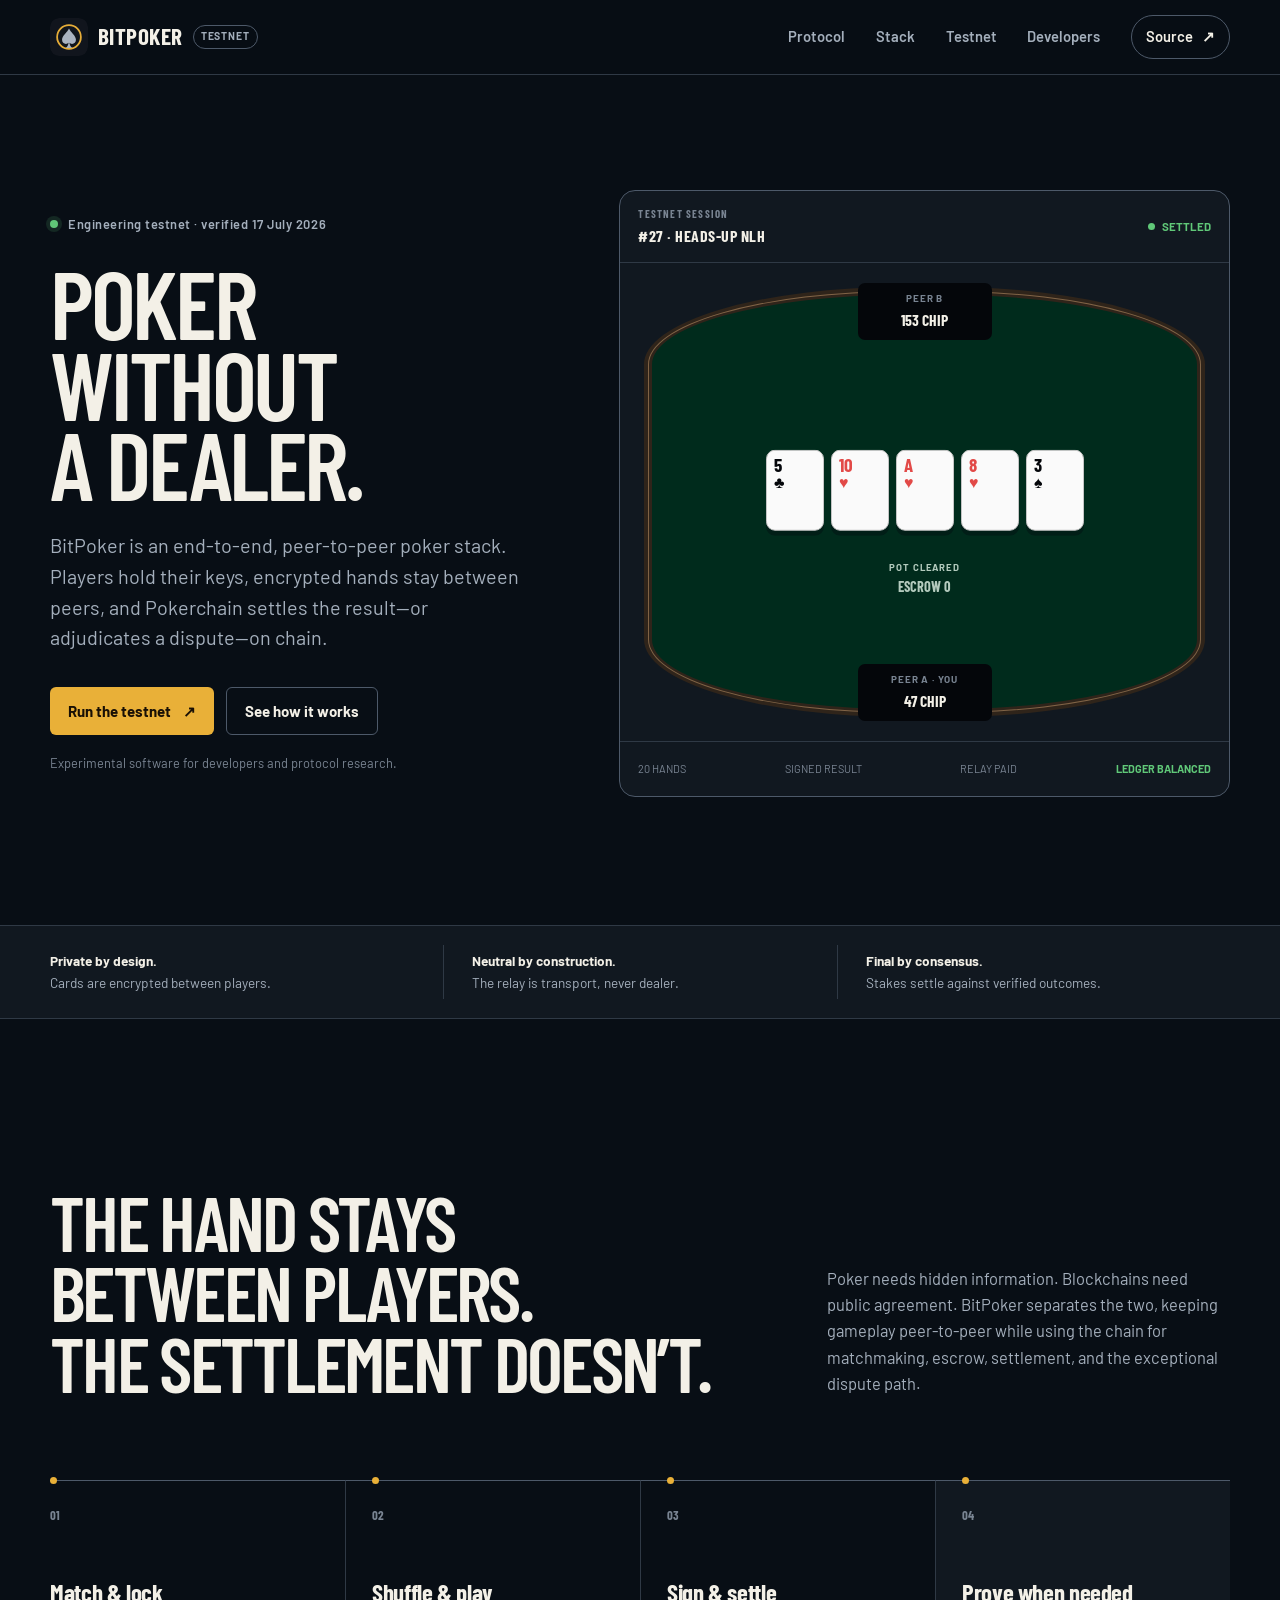
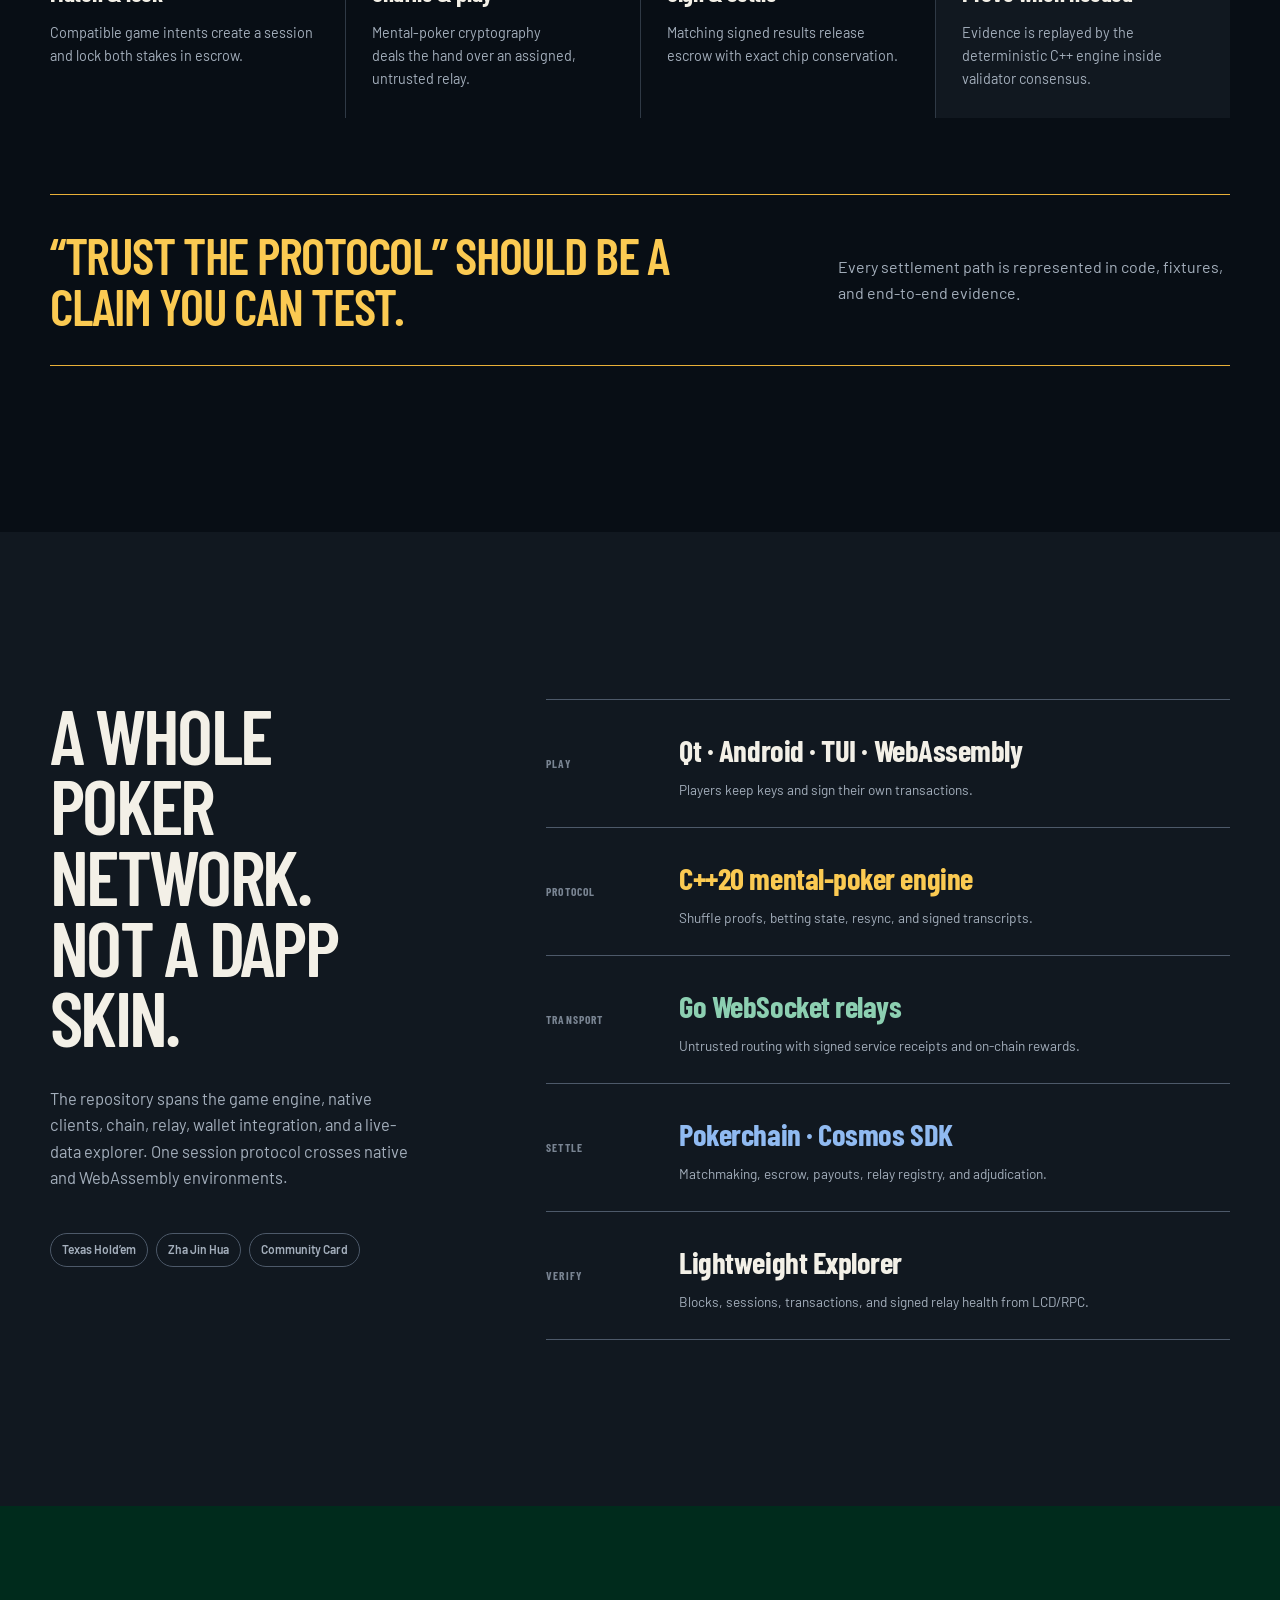
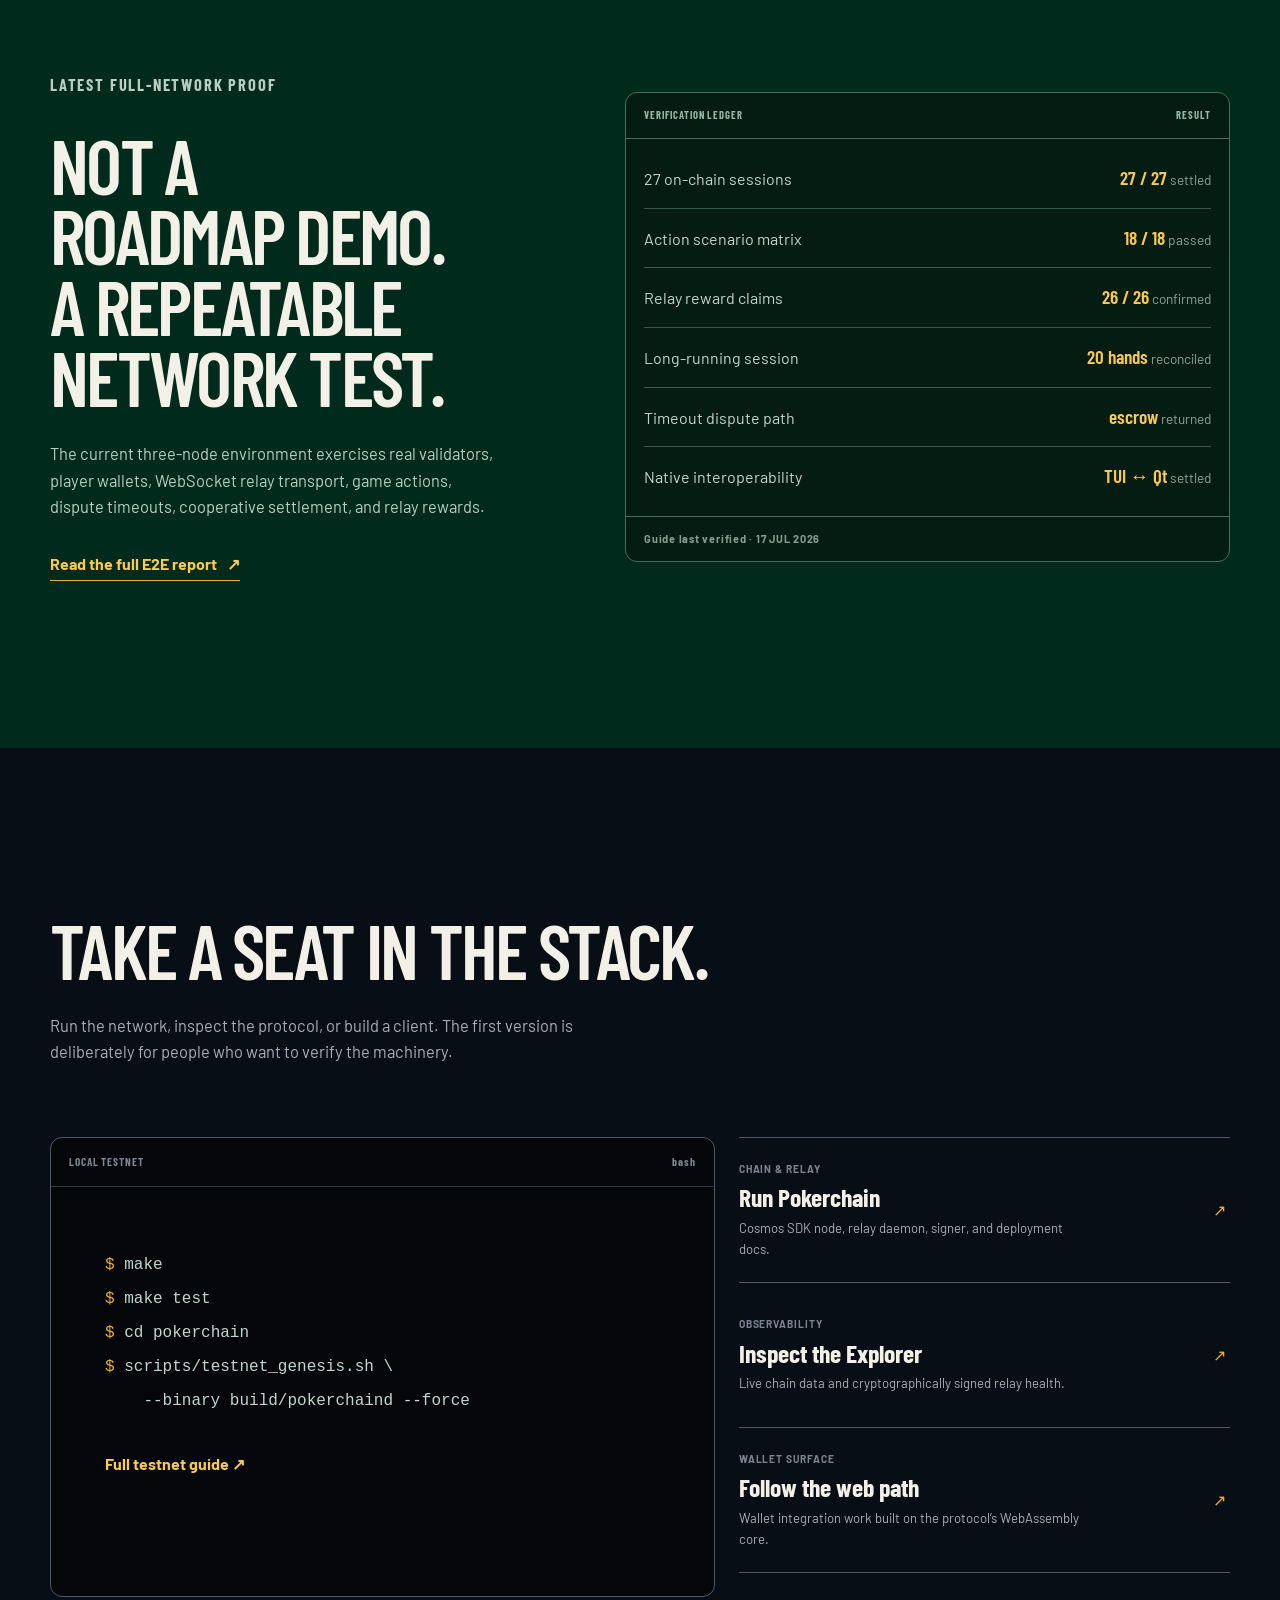
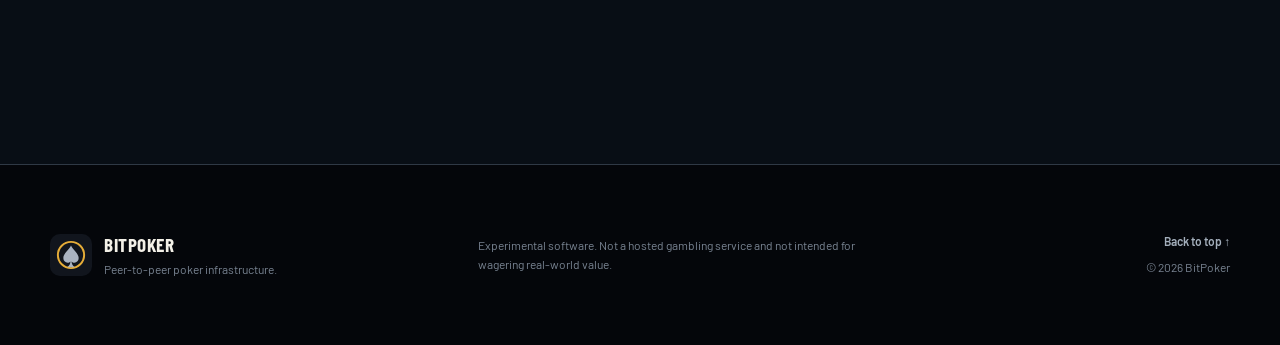
==== index.html @ bdd4090b "First version of web" ====
<!doctype html>
<html lang="en">
  <head>
    <meta charset="utf-8">
    <meta name="viewport" content="width=device-width, initial-scale=1">
    <title>BitPoker — Peer-to-peer poker, settled on chain</title>
    <meta
      name="description"
      content="BitPoker is a peer-to-peer poker protocol with encrypted play, on-chain escrow, and deterministic dispute adjudication."
    >
    <meta name="theme-color" content="#10141c">
    <meta property="og:type" content="website">
    <meta property="og:title" content="BitPoker — Poker without a dealer">
    <meta
      property="og:description"
      content="Encrypted peer-to-peer poker with verifiable settlement on Pokerchain."
    >
    <link rel="icon" href="assets/bitpoker-mark.svg" type="image/svg+xml">
    <link rel="preconnect" href="https://fonts.googleapis.com">
    <link rel="preconnect" href="https://fonts.gstatic.com" crossorigin>
    <link
      href="https://fonts.googleapis.com/css2?family=Barlow+Condensed:wght@500;600;700&amp;family=Barlow:wght@400;500;600;700&amp;display=swap"
      rel="stylesheet"
    >
    <link rel="stylesheet" href="styles.css">
    <link rel="stylesheet" href="sections.css">
    <link rel="stylesheet" href="responsive.css">
    <script src="script.js" defer></script>
  </head>
  <body>
    <a class="skip-link" href="#main-content">Skip to content</a>

    <header class="site-header">
      <div class="header-inner">
        <a class="brand" href="#top" aria-label="BitPoker home">
          <img src="assets/bitpoker-mark.svg" alt="" width="38" height="38">
          <span class="brand-word">BITPOKER</span>
          <span class="brand-edition">TESTNET</span>
        </a>

        <button
          class="menu-toggle"
          type="button"
          aria-expanded="false"
          aria-controls="primary-navigation"
          aria-label="Open navigation"
          data-menu-toggle
        >
          <span></span>
          <span></span>
        </button>

        <nav class="primary-nav" id="primary-navigation" aria-label="Primary navigation">
          <a href="#technology">Protocol</a>
          <a href="#stack">Stack</a>
          <a href="#testnet">Testnet</a>
          <a href="#developers">Developers</a>
          <a
            class="nav-source"
            href="https://github.com/bitworker20"
            target="_blank"
            rel="noopener noreferrer"
          >
            Source
            <span aria-hidden="true">↗</span>
          </a>
        </nav>
      </div>
    </header>

    <main id="main-content">
      <section class="hero" id="top">
        <div class="section-shell hero-layout">
          <div class="hero-copy">
            <p class="status-line">
              <span class="status-dot" aria-hidden="true"></span>
              Engineering testnet · verified 17 July 2026
            </p>
            <h1>Poker without<br>a dealer.</h1>
            <p class="hero-deck">
              BitPoker is an end-to-end, peer-to-peer poker stack. Players hold
              their keys, encrypted hands stay between peers, and Pokerchain
              settles the result—or adjudicates a dispute—on chain.
            </p>
            <div class="hero-actions">
              <a
                class="button button-primary"
                href="https://github.com/bitworker20/pokerchain/blob/main/docs/TESTNET.md"
                target="_blank"
                rel="noopener noreferrer"
              >
                Run the testnet
                <span aria-hidden="true">↗</span>
              </a>
              <a class="button button-secondary" href="#technology">See how it works</a>
            </div>
            <p class="hero-note">Experimental software for developers and protocol research.</p>
          </div>

          <div class="hero-visual" aria-label="A verified BitPoker testnet hand">
            <div class="session-bar">
              <div>
                <span class="session-label">TESTNET SESSION</span>
                <strong>#27 · HEADS-UP NLH</strong>
              </div>
              <span class="session-state"><i aria-hidden="true"></i> SETTLED</span>
            </div>

            <div class="poker-table">
              <div class="seat seat-opponent">
                <span class="seat-name">PEER B</span>
                <strong>153 CHIP</strong>
              </div>

              <div class="community-cards" aria-label="Community cards">
                <span class="playing-card black">5<small>♣</small></span>
                <span class="playing-card red">10<small>♥</small></span>
                <span class="playing-card red">A<small>♥</small></span>
                <span class="playing-card red">8<small>♥</small></span>
                <span class="playing-card black">3<small>♠</small></span>
              </div>

              <div class="pot-marker">
                <span>POT CLEARED</span>
                <strong>ESCROW 0</strong>
              </div>

              <div class="seat seat-local">
                <span class="seat-name">PEER A · YOU</span>
                <strong>47 CHIP</strong>
              </div>
            </div>

            <div class="proof-strip">
              <span>20 hands</span>
              <span>signed result</span>
              <span>relay paid</span>
              <strong>ledger balanced</strong>
            </div>
          </div>
        </div>

        <div class="protocol-band" aria-label="BitPoker protocol properties">
          <div class="section-shell protocol-band-inner">
            <p><strong>Private by design.</strong> Cards are encrypted between players.</p>
            <p><strong>Neutral by construction.</strong> The relay is transport, never dealer.</p>
            <p><strong>Final by consensus.</strong> Stakes settle against verified outcomes.</p>
          </div>
        </div>
      </section>

      <section class="technology section-shell" id="technology">
        <div class="section-intro">
          <h2>The hand stays between players.<br>The settlement doesn’t.</h2>
          <p>
            Poker needs hidden information. Blockchains need public agreement.
            BitPoker separates the two, keeping gameplay peer-to-peer while using
            the chain for matchmaking, escrow, settlement, and the exceptional
            dispute path.
          </p>
        </div>

        <ol class="protocol-flow">
          <li>
            <span class="flow-number">01</span>
            <div>
              <h3>Match &amp; lock</h3>
              <p>Compatible game intents create a session and lock both stakes in escrow.</p>
            </div>
          </li>
          <li>
            <span class="flow-number">02</span>
            <div>
              <h3>Shuffle &amp; play</h3>
              <p>Mental-poker cryptography deals the hand over an assigned, untrusted relay.</p>
            </div>
          </li>
          <li>
            <span class="flow-number">03</span>
            <div>
              <h3>Sign &amp; settle</h3>
              <p>Matching signed results release escrow with exact chip conservation.</p>
            </div>
          </li>
          <li class="flow-dispute">
            <span class="flow-number">04</span>
            <div>
              <h3>Prove when needed</h3>
              <p>Evidence is replayed by the deterministic C++ engine inside validator consensus.</p>
            </div>
          </li>
        </ol>

        <aside class="trust-statement">
          <p>“Trust the protocol” should be a claim you can test.</p>
          <span>Every settlement path is represented in code, fixtures, and end-to-end evidence.</span>
        </aside>
      </section>

      <section class="stack-section" id="stack">
        <div class="section-shell stack-layout">
          <div class="stack-copy">
            <h2>A whole poker network.<br>Not a dApp skin.</h2>
            <p>
              The repository spans the game engine, native clients, chain,
              relay, wallet integration, and a live-data explorer. One session
              protocol crosses native and WebAssembly environments.
            </p>
            <ul class="game-list" aria-label="Implemented poker games">
              <li>Texas Hold’em</li>
              <li>Zha Jin Hua</li>
              <li>Community Card</li>
            </ul>
          </div>

          <div class="system-stack" aria-label="BitPoker system architecture">
            <div class="stack-row stack-client">
              <span>PLAY</span>
              <div>
                <strong>Qt · Android · TUI · WebAssembly</strong>
                <small>Players keep keys and sign their own transactions.</small>
              </div>
            </div>
            <div class="stack-row stack-engine">
              <span>PROTOCOL</span>
              <div>
                <strong>C++20 mental-poker engine</strong>
                <small>Shuffle proofs, betting state, resync, and signed transcripts.</small>
              </div>
            </div>
            <div class="stack-row stack-relay">
              <span>TRANSPORT</span>
              <div>
                <strong>Go WebSocket relays</strong>
                <small>Untrusted routing with signed service receipts and on-chain rewards.</small>
              </div>
            </div>
            <div class="stack-row stack-chain">
              <span>SETTLE</span>
              <div>
                <strong>Pokerchain · Cosmos SDK</strong>
                <small>Matchmaking, escrow, payouts, relay registry, and adjudication.</small>
              </div>
            </div>
            <div class="stack-row stack-observe">
              <span>VERIFY</span>
              <div>
                <strong>Lightweight Explorer</strong>
                <small>Blocks, sessions, transactions, and signed relay health from LCD/RPC.</small>
              </div>
            </div>
          </div>
        </div>
      </section>

      <section class="testnet-section" id="testnet">
        <div class="section-shell testnet-layout">
          <div class="testnet-copy">
            <p class="proof-kicker">LATEST FULL-NETWORK PROOF</p>
            <h2>Not a roadmap demo.<br>A repeatable network test.</h2>
            <p>
              The current three-node environment exercises real validators,
              player wallets, WebSocket relay transport, game actions, dispute
              timeouts, cooperative settlement, and relay rewards.
            </p>
            <a
              class="text-link"
              href="https://github.com/bitworker20/pokerchain/blob/main/docs/reports/TESTNET_E2E_2026-07-14.md"
              target="_blank"
              rel="noopener noreferrer"
            >
              Read the full E2E report <span aria-hidden="true">↗</span>
            </a>
          </div>

          <div class="verification-ledger">
            <div class="ledger-header">
              <span>VERIFICATION LEDGER</span>
              <span>RESULT</span>
            </div>
            <dl>
              <div>
                <dt>27 on-chain sessions</dt>
                <dd><span>27 / 27</span> settled</dd>
              </div>
              <div>
                <dt>Action scenario matrix</dt>
                <dd><span>18 / 18</span> passed</dd>
              </div>
              <div>
                <dt>Relay reward claims</dt>
                <dd><span>26 / 26</span> confirmed</dd>
              </div>
              <div>
                <dt>Long-running session</dt>
                <dd><span>20 hands</span> reconciled</dd>
              </div>
              <div>
                <dt>Timeout dispute path</dt>
                <dd><span>escrow</span> returned</dd>
              </div>
              <div>
                <dt>Native interoperability</dt>
                <dd><span>TUI ↔ Qt</span> settled</dd>
              </div>
            </dl>
            <p>Guide last verified · 17 JUL 2026</p>
          </div>
        </div>
      </section>

      <section class="developers section-shell" id="developers">
        <div class="developer-heading">
          <h2>Take a seat in the stack.</h2>
          <p>
            Run the network, inspect the protocol, or build a client. The first
            version is deliberately for people who want to verify the machinery.
          </p>
        </div>

        <div class="developer-grid">
          <article class="quickstart-panel">
            <div class="terminal-topbar">
              <span>LOCAL TESTNET</span>
              <span>bash</span>
            </div>
            <pre><code><span>$</span> make
<span>$</span> make test
<span>$</span> cd pokerchain
<span>$</span> scripts/testnet_genesis.sh \
    --binary build/pokerchaind --force</code></pre>
            <a
              href="https://github.com/bitworker20/pokerchain/blob/main/docs/TESTNET.md"
              target="_blank"
              rel="noopener noreferrer"
            >Full testnet guide <span aria-hidden="true">↗</span></a>
          </article>

          <div class="developer-links">
            <a
              href="https://github.com/bitworker20/pokerchain"
              target="_blank"
              rel="noopener noreferrer"
            >
              <span>CHAIN &amp; RELAY</span>
              <strong>Run Pokerchain</strong>
              <small>Cosmos SDK node, relay daemon, signer, and deployment docs.</small>
              <i aria-hidden="true">↗</i>
            </a>
            <a
              href="https://github.com/bitworker20/explorer"
              target="_blank"
              rel="noopener noreferrer"
            >
              <span>OBSERVABILITY</span>
              <strong>Inspect the Explorer</strong>
              <small>Live chain data and cryptographically signed relay health.</small>
              <i aria-hidden="true">↗</i>
            </a>
            <a
              href="https://github.com/bitworker20/keplr-wallet"
              target="_blank"
              rel="noopener noreferrer"
            >
              <span>WALLET SURFACE</span>
              <strong>Follow the web path</strong>
              <small>Wallet integration work built on the protocol’s WebAssembly core.</small>
              <i aria-hidden="true">↗</i>
            </a>
          </div>
        </div>
      </section>
    </main>

    <footer class="site-footer">
      <div class="section-shell footer-layout">
        <div class="footer-brand">
          <img src="assets/bitpoker-mark.svg" alt="" width="42" height="42">
          <div>
            <strong>BITPOKER</strong>
            <span>Peer-to-peer poker infrastructure.</span>
          </div>
        </div>
        <p class="footer-note">
          Experimental software. Not a hosted gambling service and
          not intended for wagering real-world value.
        </p>
        <div class="footer-meta">
          <a href="#top">Back to top ↑</a>
          <span>© <span data-current-year>2026</span> BitPoker</span>
        </div>
      </div>
    </footer>
  </body>
</html>
---- styles.css ----
:root {
  color-scheme: dark;
  --canvas: oklch(0.16 0.018 258);
  --surface: oklch(0.205 0.02 256);
  --surface-raised: oklch(0.245 0.022 256);
  --ink: oklch(0.955 0.012 88);
  --muted: oklch(0.75 0.022 253);
  --quiet: oklch(0.61 0.025 253);
  --gold: oklch(0.79 0.145 82);
  --gold-bright: oklch(0.86 0.145 86);
  --gold-ink: oklch(0.18 0.025 70);
  --felt: oklch(0.36 0.075 164);
  --felt-deep: oklch(0.255 0.055 164);
  --red: oklch(0.62 0.19 25);
  --line: oklch(0.34 0.025 254);
  --line-strong: oklch(0.46 0.03 254);
  --success: oklch(0.75 0.15 149);
  --white: oklch(0.985 0 0);
  --black: oklch(0.12 0.012 260);
  --font-display: "Barlow Condensed", "Arial Narrow", sans-serif;
  --font-body: "Barlow", "Segoe UI", sans-serif;
  --shell: min(1180px, calc(100vw - 48px));
  --ease-out: cubic-bezier(0.16, 1, 0.3, 1);
  --z-sticky: 20;
}

*,
*::before,
*::after {
  box-sizing: border-box;
}

html {
  scroll-behavior: smooth;
  scroll-padding-top: 88px;
}

body {
  margin: 0;
  min-width: 320px;
  background: var(--canvas);
  color: var(--ink);
  font-family: var(--font-body);
  font-size: 1rem;
  line-height: 1.6;
  -webkit-font-smoothing: antialiased;
}

body::selection {
  background: var(--gold);
  color: var(--gold-ink);
}

img,
svg {
  display: block;
  max-width: 100%;
}

a {
  color: inherit;
  text-decoration: none;
}

button,
a {
  -webkit-tap-highlight-color: transparent;
}

button {
  font: inherit;
}

h1,
h2,
h3,
p {
  margin-top: 0;
}

h1,
h2,
h3 {
  font-family: var(--font-display);
  text-wrap: balance;
}

p {
  text-wrap: pretty;
}

.section-shell {
  width: var(--shell);
  margin-inline: auto;
}

.skip-link {
  position: fixed;
  top: 12px;
  left: 12px;
  z-index: calc(var(--z-sticky) + 1);
  padding: 10px 14px;
  background: var(--gold);
  color: var(--gold-ink);
  font-weight: 700;
  transform: translateY(-160%);
  transition: transform 180ms var(--ease-out);
}

.skip-link:focus {
  transform: translateY(0);
}

:focus-visible {
  outline: 3px solid var(--gold-bright);
  outline-offset: 4px;
}

.site-header {
  position: sticky;
  top: 0;
  z-index: var(--z-sticky);
  background: oklch(0.16 0.018 258 / 96%);
  border-bottom: 1px solid var(--line);
}

.header-inner {
  width: var(--shell);
  min-height: 74px;
  margin-inline: auto;
  display: flex;
  align-items: center;
  justify-content: space-between;
  gap: 32px;
}

.brand {
  display: inline-flex;
  align-items: center;
  gap: 10px;
  flex: 0 0 auto;
}

.brand img {
  border-radius: 9px;
}

.brand-word {
  font-family: var(--font-display);
  font-size: 1.45rem;
  font-weight: 700;
  letter-spacing: 0.02em;
  line-height: 1;
}

.brand-edition {
  padding: 2px 7px 3px;
  border: 1px solid var(--line-strong);
  border-radius: 999px;
  color: var(--muted);
  font-size: 0.65rem;
  font-weight: 700;
  letter-spacing: 0.08em;
}

.primary-nav {
  display: flex;
  align-items: center;
  gap: clamp(18px, 2.4vw, 36px);
  color: var(--muted);
  font-size: 0.92rem;
  font-weight: 600;
}

.primary-nav a {
  transition: color 180ms ease;
}

.primary-nav a:hover {
  color: var(--ink);
}

.primary-nav .nav-source {
  display: inline-flex;
  align-items: center;
  gap: 9px;
  padding: 9px 14px;
  border: 1px solid var(--line-strong);
  border-radius: 999px;
  color: var(--ink);
}

.menu-toggle {
  display: none;
  width: 44px;
  height: 44px;
  padding: 0;
  border: 1px solid var(--line-strong);
  border-radius: 50%;
  background: transparent;
  color: var(--ink);
  cursor: pointer;
}

.menu-toggle span {
  display: block;
  width: 17px;
  height: 1px;
  margin: 5px auto;
  background: currentColor;
  transition: transform 220ms var(--ease-out);
}

.hero {
  overflow: hidden;
}

.hero-layout {
  min-height: 690px;
  padding-block: clamp(72px, 9vw, 124px) clamp(84px, 10vw, 132px);
  display: grid;
  grid-template-columns: minmax(0, 0.88fr) minmax(440px, 1.12fr);
  align-items: center;
  gap: clamp(54px, 7vw, 100px);
}

.status-line {
  display: flex;
  align-items: center;
  gap: 10px;
  margin-bottom: 28px;
  color: var(--muted);
  font-size: 0.8rem;
  font-weight: 600;
  letter-spacing: 0.04em;
}

.status-dot {
  width: 8px;
  height: 8px;
  border-radius: 50%;
  background: var(--success);
  box-shadow: 0 0 0 4px oklch(0.75 0.15 149 / 14%);
}

.hero h1 {
  margin-bottom: 26px;
  font-size: clamp(4.5rem, 8.8vw, 6rem);
  font-weight: 600;
  letter-spacing: -0.035em;
  line-height: 0.84;
  text-transform: uppercase;
}

.hero-deck {
  max-width: 61ch;
  margin-bottom: 34px;
  color: var(--muted);
  font-size: clamp(1.08rem, 1.6vw, 1.24rem);
  line-height: 1.55;
}

.hero-actions {
  display: flex;
  align-items: center;
  flex-wrap: wrap;
  gap: 12px;
}

.button {
  min-height: 48px;
  padding: 11px 18px;
  display: inline-flex;
  align-items: center;
  justify-content: center;
  gap: 12px;
  border-radius: 6px;
  font-size: 0.94rem;
  font-weight: 700;
  transition: background-color 180ms ease, color 180ms ease, transform 180ms var(--ease-out);
}

.button:hover {
  transform: translateY(-2px);
}

.button-primary {
  background: var(--gold);
  color: var(--gold-ink);
}

.button-primary:hover {
  background: var(--gold-bright);
}

.button-secondary {
  border: 1px solid var(--line-strong);
  color: var(--ink);
}

.button-secondary:hover {
  background: var(--surface);
}

.hero-note {
  margin: 18px 0 0;
  color: var(--quiet);
  font-size: 0.8rem;
}

.hero-visual {
  min-width: 0;
  border: 1px solid var(--line-strong);
  border-radius: 16px;
  background: var(--surface);
  overflow: hidden;
}

.session-bar,
.proof-strip {
  display: flex;
  align-items: center;
  justify-content: space-between;
  gap: 16px;
}

.session-bar {
  min-height: 72px;
  padding: 14px 18px;
  border-bottom: 1px solid var(--line);
}

.session-bar > div {
  display: flex;
  flex-direction: column;
}

.session-label,
.proof-kicker {
  color: var(--quiet);
  font-family: var(--font-display);
  font-size: 0.68rem;
  font-weight: 700;
  letter-spacing: 0.11em;
}

.session-bar strong {
  font-family: var(--font-display);
  font-size: 1rem;
  letter-spacing: 0.03em;
}

.session-state {
  display: inline-flex;
  align-items: center;
  gap: 7px;
  color: var(--success);
  font-size: 0.72rem;
  font-weight: 700;
}

.session-state i {
  width: 7px;
  height: 7px;
  border-radius: 50%;
  background: currentColor;
}

.poker-table {
  position: relative;
  min-height: 430px;
  margin: 24px;
  border: 8px solid oklch(0.27 0.025 62);
  border-radius: 46% / 18%;
  background: var(--felt-deep);
  outline: 1px solid oklch(0.52 0.055 67);
  outline-offset: -5px;
}

.seat {
  position: absolute;
  left: 50%;
  width: 134px;
  padding: 8px 12px;
  display: flex;
  flex-direction: column;
  background: var(--black);
  border-radius: 7px;
  text-align: center;
  transform: translateX(-50%);
}

.seat-opponent {
  top: -12px;
}

.seat-local {
  bottom: -12px;
}

.seat-name {
  color: var(--quiet);
  font-size: 0.62rem;
  font-weight: 700;
  letter-spacing: 0.08em;
}

.seat strong {
  color: var(--ink);
  font-family: var(--font-display);
  font-size: 0.98rem;
}

.community-cards {
  position: absolute;
  top: 47%;
  left: 50%;
  display: flex;
  gap: 7px;
  transform: translate(-50%, -50%);
}

.playing-card {
  width: clamp(46px, 5.2vw, 58px);
  aspect-ratio: 0.72;
  padding: 7px;
  display: flex;
  flex-direction: column;
  align-items: flex-start;
  justify-content: flex-start;
  border: 1px solid oklch(0.82 0 0);
  border-radius: 9px;
  background: var(--white);
  color: var(--black);
  box-shadow: 0 5px 0 oklch(0.13 0.02 256 / 35%);
  font-family: var(--font-display);
  font-size: 1.18rem;
  font-weight: 700;
  line-height: 0.75;
  animation: deal-card 700ms var(--ease-out) both;
}

.playing-card:nth-child(2) { animation-delay: 70ms; }
.playing-card:nth-child(3) { animation-delay: 140ms; }
.playing-card:nth-child(4) { animation-delay: 210ms; }
.playing-card:nth-child(5) { animation-delay: 280ms; }

.playing-card small {
  margin-top: 5px;
  font-family: serif;
  font-size: 1rem;
}

.playing-card.red {
  color: var(--red);
}

.pot-marker {
  position: absolute;
  top: 64%;
  left: 50%;
  display: flex;
  flex-direction: column;
  color: oklch(0.82 0.03 162);
  text-align: center;
  transform: translateX(-50%);
}

.pot-marker span {
  font-size: 0.6rem;
  font-weight: 700;
  letter-spacing: 0.09em;
}

.pot-marker strong {
  font-family: var(--font-display);
  font-size: 0.9rem;
}

.proof-strip {
  min-height: 55px;
  padding: 12px 18px;
  border-top: 1px solid var(--line);
  color: var(--quiet);
  font-size: 0.68rem;
  text-transform: uppercase;
}

.proof-strip strong {
  color: var(--success);
}

.protocol-band {
  border-block: 1px solid var(--line);
  background: var(--surface);
}

.protocol-band-inner {
  min-height: 92px;
  display: grid;
  grid-template-columns: repeat(3, 1fr);
  align-items: center;
}

.protocol-band p {
  margin: 0;
  padding: 5px 28px;
  color: var(--muted);
  font-size: 0.85rem;
}

.protocol-band p:first-child {
  padding-left: 0;
}

.protocol-band p + p {
  border-left: 1px solid var(--line);
}

.protocol-band strong {
  display: block;
  color: var(--ink);
}
---- sections.css ----
.technology {
  padding-block: clamp(108px, 13vw, 176px);
}

.section-intro {
  display: grid;
  grid-template-columns: minmax(0, 1.15fr) minmax(320px, 0.7fr);
  gap: clamp(50px, 9vw, 132px);
  align-items: end;
  margin-bottom: 82px;
}

.section-intro h2,
.stack-copy h2,
.testnet-copy h2,
.developer-heading h2 {
  margin-bottom: 0;
  font-size: clamp(3.1rem, 6vw, 5.25rem);
  font-weight: 600;
  letter-spacing: -0.035em;
  line-height: 0.92;
  text-transform: uppercase;
}

.section-intro p,
.stack-copy > p,
.testnet-copy > p,
.developer-heading p {
  max-width: 65ch;
  margin-bottom: 0;
  color: var(--muted);
  font-size: 1.03rem;
}

.protocol-flow {
  margin: 0;
  padding: 0;
  display: grid;
  grid-template-columns: repeat(4, 1fr);
  list-style: none;
}

.protocol-flow li {
  position: relative;
  min-height: 238px;
  padding: 24px 26px 26px 0;
  border-top: 1px solid var(--line-strong);
}

.protocol-flow li + li {
  padding-left: 26px;
  border-left: 1px solid var(--line);
}

.protocol-flow li::before {
  content: "";
  position: absolute;
  top: -4px;
  left: 0;
  width: 7px;
  height: 7px;
  border-radius: 50%;
  background: var(--gold);
}

.protocol-flow li + li::before {
  left: 26px;
}

.protocol-flow .flow-dispute {
  background: var(--surface);
  padding-right: 26px;
}

.flow-number {
  display: block;
  margin-bottom: 48px;
  color: var(--quiet);
  font-family: var(--font-display);
  font-size: 0.8rem;
  font-weight: 700;
}

.protocol-flow h3 {
  margin-bottom: 8px;
  font-size: 1.55rem;
  letter-spacing: -0.015em;
}

.protocol-flow p {
  margin-bottom: 0;
  color: var(--muted);
  font-size: 0.9rem;
}

.trust-statement {
  margin-top: 76px;
  padding: 34px 0;
  display: grid;
  grid-template-columns: 1.3fr 0.7fr;
  gap: 60px;
  align-items: center;
  border-block: 1px solid var(--gold);
}

.trust-statement p {
  margin: 0;
  color: var(--gold-bright);
  font-family: var(--font-display);
  font-size: clamp(2rem, 4vw, 3.6rem);
  font-weight: 600;
  letter-spacing: -0.025em;
  line-height: 1;
  text-transform: uppercase;
}

.trust-statement span {
  color: var(--muted);
}

.stack-section {
  padding-block: clamp(108px, 13vw, 176px);
  background: oklch(0.205 0.02 256);
}

.stack-layout {
  display: grid;
  grid-template-columns: minmax(300px, 0.7fr) minmax(520px, 1.3fr);
  gap: clamp(70px, 10vw, 150px);
  align-items: start;
}

.stack-copy {
  position: sticky;
  top: 124px;
}

.stack-copy h2 {
  margin-bottom: 34px;
}

.game-list {
  margin: 42px 0 0;
  padding: 0;
  display: flex;
  flex-wrap: wrap;
  gap: 8px;
  list-style: none;
}

.game-list li {
  padding: 6px 11px;
  border: 1px solid var(--line-strong);
  border-radius: 999px;
  color: var(--muted);
  font-size: 0.75rem;
  font-weight: 600;
}

.system-stack {
  border-top: 1px solid var(--line-strong);
}

.stack-row {
  min-height: 128px;
  padding: 24px 0;
  display: grid;
  grid-template-columns: 105px 1fr;
  gap: 28px;
  align-items: center;
  border-bottom: 1px solid var(--line-strong);
}

.stack-row > span {
  color: var(--quiet);
  font-family: var(--font-display);
  font-size: 0.72rem;
  font-weight: 700;
  letter-spacing: 0.1em;
}

.stack-row > div {
  display: flex;
  flex-direction: column;
  gap: 5px;
}

.stack-row strong {
  font-family: var(--font-display);
  font-size: clamp(1.45rem, 2.4vw, 2rem);
  letter-spacing: -0.015em;
}

.stack-row small {
  max-width: 56ch;
  color: var(--muted);
  font-size: 0.85rem;
}

.stack-engine strong { color: var(--gold-bright); }
.stack-relay strong { color: oklch(0.8 0.08 165); }
.stack-chain strong { color: oklch(0.78 0.09 255); }

.testnet-section {
  padding-block: clamp(108px, 13vw, 172px);
  background: var(--felt-deep);
}

.testnet-layout {
  display: grid;
  grid-template-columns: minmax(0, 0.85fr) minmax(430px, 1.15fr);
  gap: clamp(70px, 10vw, 148px);
  align-items: center;
}

.proof-kicker {
  margin-bottom: 24px;
  color: oklch(0.8 0.06 163);
}

.testnet-copy h2 {
  margin-bottom: 30px;
}

.testnet-copy > p {
  margin-bottom: 30px;
  color: oklch(0.83 0.025 163);
}

.text-link {
  display: inline-flex;
  gap: 10px;
  align-items: center;
  padding-bottom: 4px;
  border-bottom: 1px solid var(--gold);
  color: var(--gold-bright);
  font-weight: 700;
}

.verification-ledger {
  border: 1px solid oklch(0.5 0.055 164);
  border-radius: 12px;
  background: oklch(0.205 0.035 164);
}

.ledger-header,
.verification-ledger dl > div {
  display: flex;
  justify-content: space-between;
  gap: 24px;
}

.ledger-header {
  padding: 14px 18px;
  border-bottom: 1px solid oklch(0.5 0.055 164);
  color: oklch(0.75 0.045 164);
  font-family: var(--font-display);
  font-size: 0.66rem;
  font-weight: 700;
  letter-spacing: 0.09em;
}

.verification-ledger dl {
  margin: 0;
  padding: 10px 18px;
}

.verification-ledger dl > div {
  padding-block: 14px;
  align-items: baseline;
}

.verification-ledger dl > div + div {
  border-top: 1px solid oklch(0.43 0.045 164);
}

.verification-ledger dt {
  color: oklch(0.86 0.025 164);
}

.verification-ledger dd {
  margin: 0;
  color: oklch(0.7 0.04 164);
  font-size: 0.85rem;
  text-align: right;
}

.verification-ledger dd span {
  color: var(--gold-bright);
  font-family: var(--font-display);
  font-size: 1.2rem;
  font-weight: 600;
}

.verification-ledger > p {
  margin: 0;
  padding: 13px 18px;
  border-top: 1px solid oklch(0.5 0.055 164);
  color: oklch(0.68 0.04 164);
  font-size: 0.68rem;
  font-weight: 700;
  letter-spacing: 0.07em;
}

.developers {
  padding-block: clamp(108px, 13vw, 176px);
}

.developer-heading {
  max-width: 820px;
  margin-bottom: 72px;
}

.developer-heading h2 {
  margin-bottom: 28px;
}

.developer-grid {
  display: grid;
  grid-template-columns: minmax(0, 1.15fr) minmax(350px, 0.85fr);
  gap: 24px;
}

.quickstart-panel {
  min-height: 460px;
  border: 1px solid var(--line-strong);
  border-radius: 12px;
  background: var(--black);
  overflow: hidden;
}

.terminal-topbar {
  min-height: 49px;
  padding-inline: 18px;
  display: flex;
  align-items: center;
  justify-content: space-between;
  border-bottom: 1px solid var(--line);
  color: var(--quiet);
  font-family: var(--font-display);
  font-size: 0.7rem;
  font-weight: 700;
  letter-spacing: 0.08em;
}

.quickstart-panel pre {
  margin: 0;
  padding: clamp(30px, 5vw, 60px) clamp(22px, 5vw, 54px) 34px;
  color: oklch(0.86 0.03 162);
  font: 500 clamp(0.84rem, 1.4vw, 1rem) / 2 var(--font-body);
  white-space: pre-wrap;
}

.quickstart-panel code span {
  color: var(--gold);
}

.quickstart-panel > a {
  margin-left: clamp(22px, 5vw, 54px);
  color: var(--gold-bright);
  font-weight: 700;
}

.developer-links {
  border-top: 1px solid var(--line-strong);
}

.developer-links a {
  position: relative;
  min-height: 145px;
  padding: 22px 44px 22px 0;
  display: flex;
  flex-direction: column;
  justify-content: center;
  border-bottom: 1px solid var(--line-strong);
  transition: padding-left 220ms var(--ease-out), color 180ms ease;
}

.developer-links a:hover {
  padding-left: 12px;
  color: var(--gold-bright);
}

.developer-links a > span {
  color: var(--quiet);
  font-size: 0.64rem;
  font-weight: 700;
  letter-spacing: 0.09em;
}

.developer-links strong {
  font-family: var(--font-display);
  font-size: 1.6rem;
}

.developer-links small {
  max-width: 50ch;
  color: var(--muted);
  font-size: 0.82rem;
}

.developer-links i {
  position: absolute;
  top: 50%;
  right: 4px;
  color: var(--gold);
  font-style: normal;
  transform: translateY(-50%);
}

.site-footer {
  border-top: 1px solid var(--line);
  background: var(--black);
}

.footer-layout {
  min-height: 180px;
  display: grid;
  grid-template-columns: 1fr 1.15fr 0.7fr;
  gap: 48px;
  align-items: center;
}

.footer-brand {
  display: flex;
  align-items: center;
  gap: 12px;
}

.footer-brand > div {
  display: flex;
  flex-direction: column;
}

.footer-brand strong {
  font-family: var(--font-display);
  font-size: 1.2rem;
  letter-spacing: 0.03em;
}

.footer-brand span,
.footer-note,
.footer-meta {
  color: var(--quiet);
  font-size: 0.75rem;
}

.footer-note {
  max-width: 54ch;
  margin: 0;
}

.footer-meta {
  display: flex;
  flex-direction: column;
  align-items: flex-end;
  gap: 7px;
}

.footer-meta a {
  color: var(--muted);
  font-weight: 600;
}
---- responsive.css ----
@keyframes deal-card {
  from {
    transform: translateY(-14px) rotate(-2deg);
  }
  to {
    transform: translateY(0) rotate(0);
  }
}

@media (max-width: 1040px) {
  .hero-layout {
    grid-template-columns: 1fr;
  }

  .hero-copy {
    max-width: 720px;
  }

  .hero-visual {
    width: min(680px, 100%);
  }

  .section-intro,
  .stack-layout,
  .testnet-layout {
    grid-template-columns: 1fr;
  }

  .section-intro {
    align-items: start;
  }

  .section-intro p,
  .stack-copy > p,
  .testnet-copy > p {
    max-width: 68ch;
  }

  .stack-copy {
    position: static;
  }

  .protocol-flow {
    grid-template-columns: repeat(2, 1fr);
  }

  .protocol-flow li:nth-child(3) {
    border-left: 0;
  }

  .developer-grid {
    grid-template-columns: 1fr 0.8fr;
  }
}

@media (max-width: 760px) {
  :root {
    --shell: min(100% - 32px, 620px);
  }

  .header-inner {
    min-height: 66px;
  }

  .menu-toggle {
    display: block;
  }

  .menu-toggle[aria-expanded="true"] span:first-child {
    transform: translateY(3px) rotate(45deg);
  }

  .menu-toggle[aria-expanded="true"] span:last-child {
    transform: translateY(-3px) rotate(-45deg);
  }

  .primary-nav {
    position: absolute;
    top: 66px;
    left: 0;
    width: 100%;
    padding: 20px 16px 26px;
    display: none;
    flex-direction: column;
    align-items: stretch;
    gap: 0;
    background: var(--canvas);
    border-bottom: 1px solid var(--line-strong);
  }

  .site-header[data-menu-open="true"] .primary-nav {
    display: flex;
  }

  .primary-nav a {
    padding: 13px 8px;
    border-bottom: 1px solid var(--line);
  }

  .primary-nav .nav-source {
    margin-top: 14px;
    justify-content: space-between;
    border: 1px solid var(--line-strong);
    border-radius: 6px;
  }

  .hero-layout {
    min-height: auto;
    padding-top: 72px;
    gap: 64px;
  }

  .hero h1 {
    font-size: clamp(4rem, 18vw, 5.4rem);
  }

  .poker-table {
    min-height: 380px;
    margin: 18px;
  }

  .proof-strip {
    flex-wrap: wrap;
    justify-content: flex-start;
  }

  .proof-strip span::after {
    content: "·";
    margin-left: 10px;
  }

  .protocol-band-inner {
    padding-block: 18px;
    grid-template-columns: 1fr;
  }

  .protocol-band p {
    padding: 12px 0;
  }

  .protocol-band p + p {
    border-top: 1px solid var(--line);
    border-left: 0;
  }

  .section-intro {
    gap: 36px;
    margin-bottom: 58px;
  }

  .section-intro h2,
  .stack-copy h2,
  .testnet-copy h2,
  .developer-heading h2 {
    font-size: clamp(3rem, 14vw, 4.6rem);
  }

  .protocol-flow {
    grid-template-columns: 1fr;
  }

  .protocol-flow li,
  .protocol-flow li + li {
    min-height: 0;
    padding: 24px 0 30px 52px;
    border-top: 1px solid var(--line);
    border-left: 0;
  }

  .protocol-flow li::before,
  .protocol-flow li + li::before {
    top: 30px;
    left: 10px;
  }

  .protocol-flow .flow-dispute {
    padding-right: 18px;
  }

  .flow-number {
    margin-bottom: 12px;
  }

  .trust-statement {
    grid-template-columns: 1fr;
    gap: 24px;
  }

  .stack-row {
    grid-template-columns: 82px 1fr;
  }

  .developer-grid,
  .footer-layout {
    grid-template-columns: 1fr;
  }

  .quickstart-panel {
    min-height: 390px;
  }

  .footer-layout {
    padding-block: 42px;
    gap: 28px;
  }

  .footer-meta {
    align-items: flex-start;
  }
}

@media (max-width: 520px) {
  .brand-edition {
    display: none;
  }

  .hero-actions,
  .button {
    width: 100%;
  }

  .session-bar {
    align-items: flex-start;
  }

  .poker-table {
    min-height: 330px;
    margin: 14px;
    border-width: 6px;
  }

  .community-cards {
    gap: 4px;
  }

  .playing-card {
    width: clamp(42px, 13vw, 52px);
    padding: 5px;
  }

  .pot-marker {
    top: 66%;
  }

  .verification-ledger dl > div {
    align-items: flex-start;
  }

  .verification-ledger dt,
  .verification-ledger dd {
    max-width: 50%;
  }

  .stack-row {
    min-height: 0;
    padding-block: 22px;
    grid-template-columns: 1fr;
    gap: 8px;
  }

  .quickstart-panel pre {
    font-size: 0.76rem;
  }
}

@media (prefers-reduced-motion: reduce) {
  html {
    scroll-behavior: auto;
  }

  *,
  *::before,
  *::after {
    animation-duration: 0.01ms !important;
    animation-iteration-count: 1 !important;
    scroll-behavior: auto !important;
    transition-duration: 0.01ms !important;
  }
}
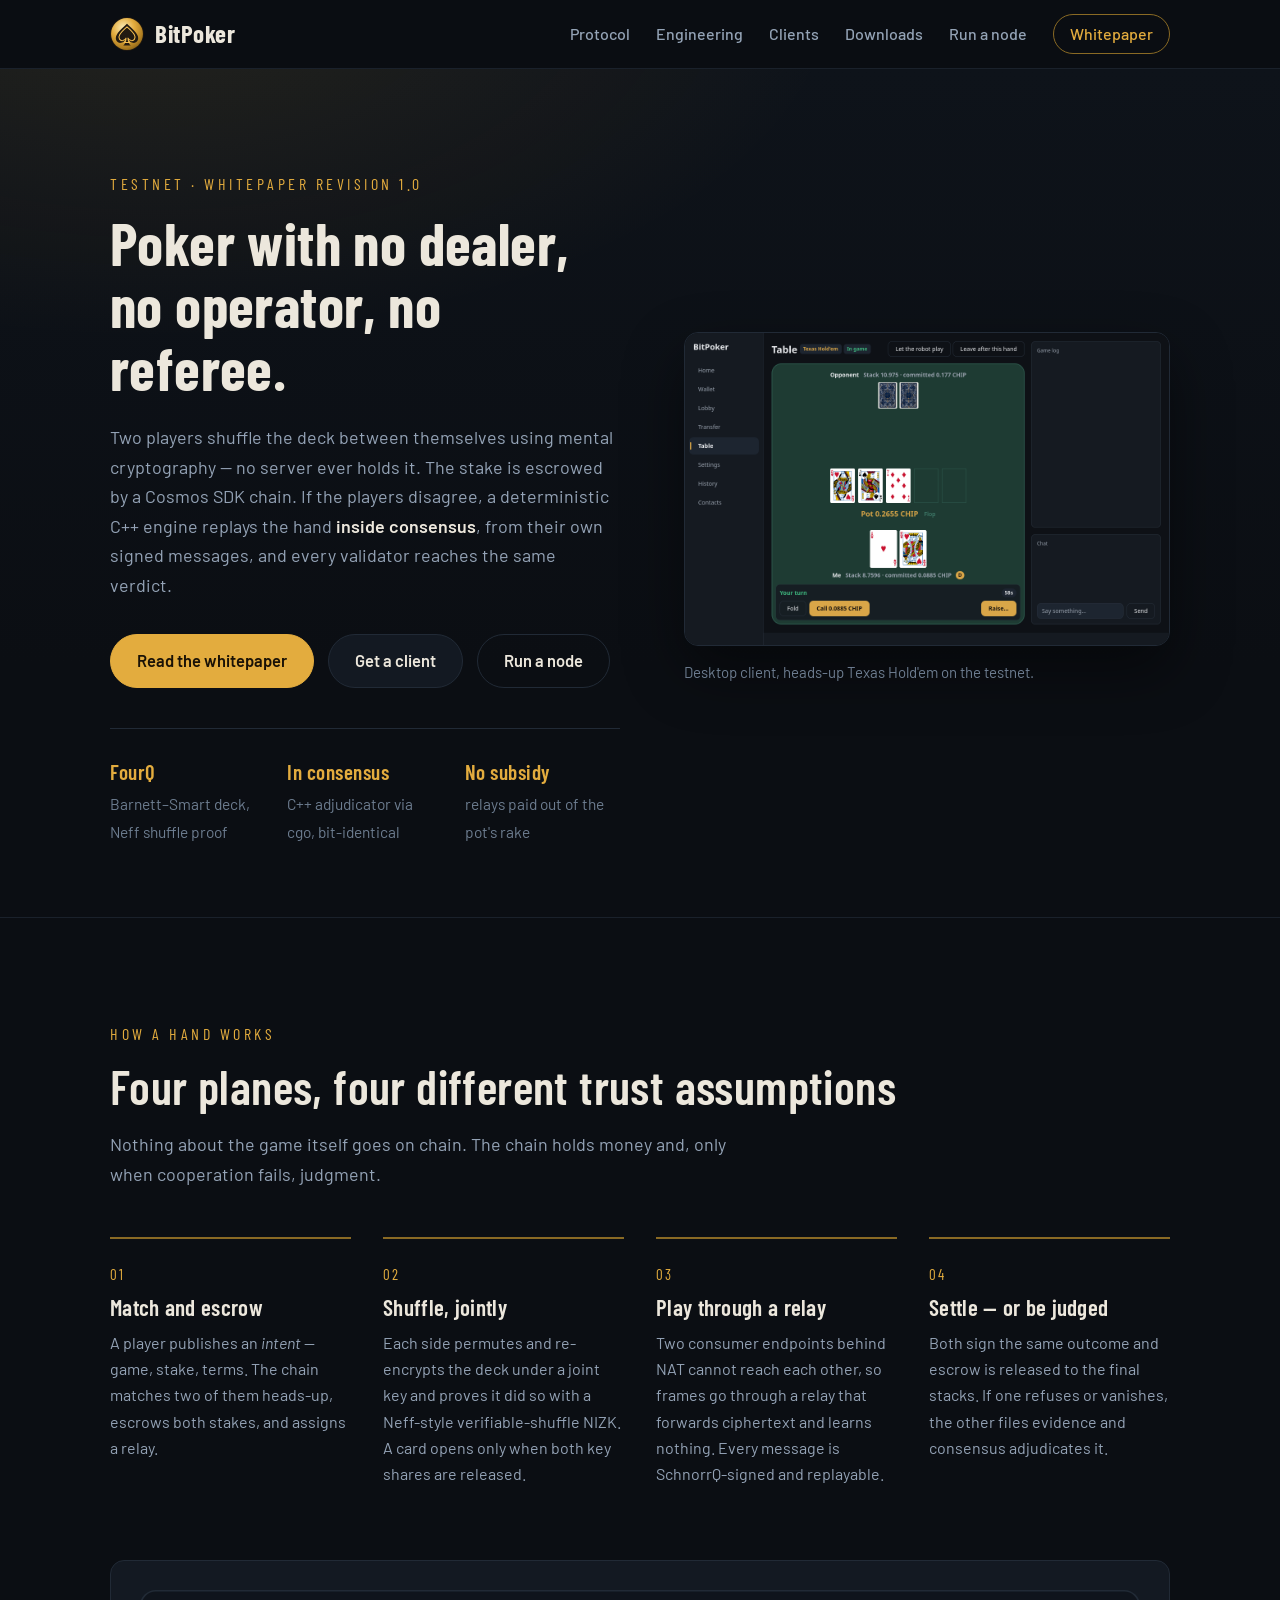
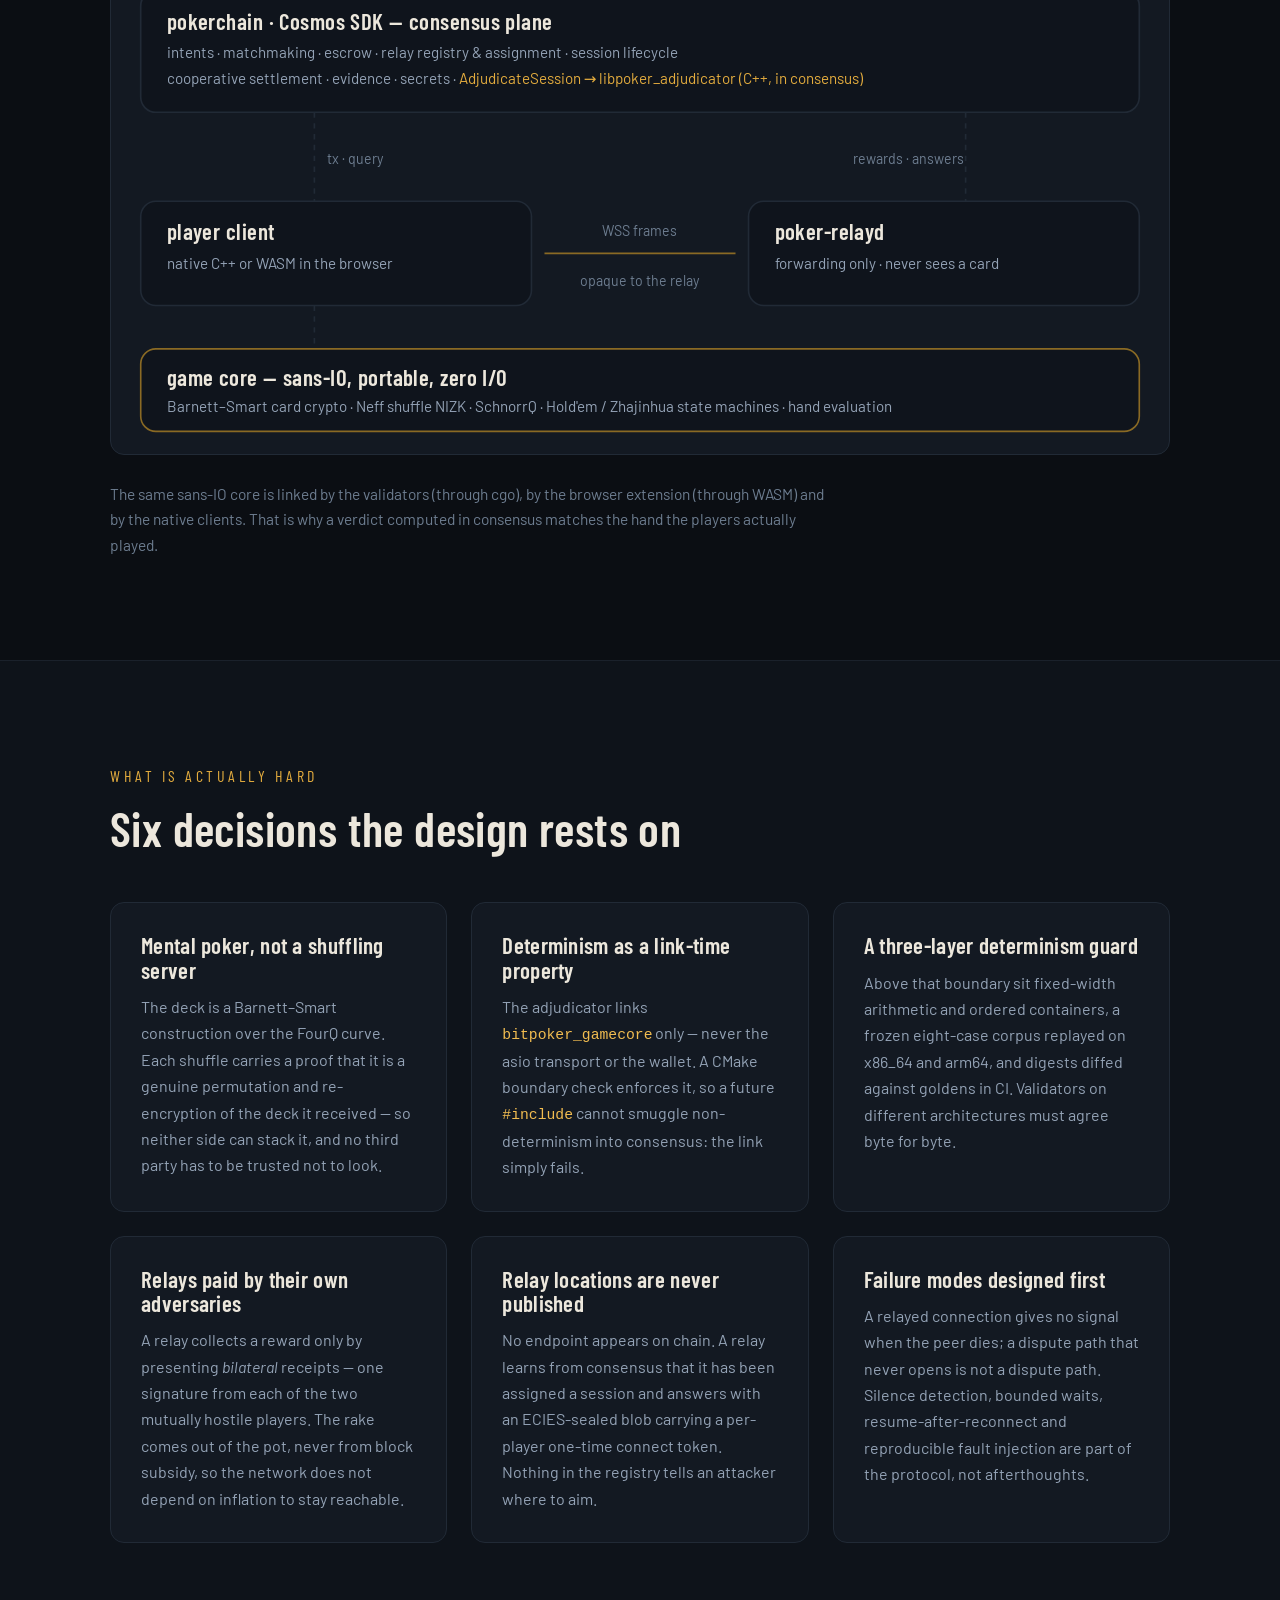
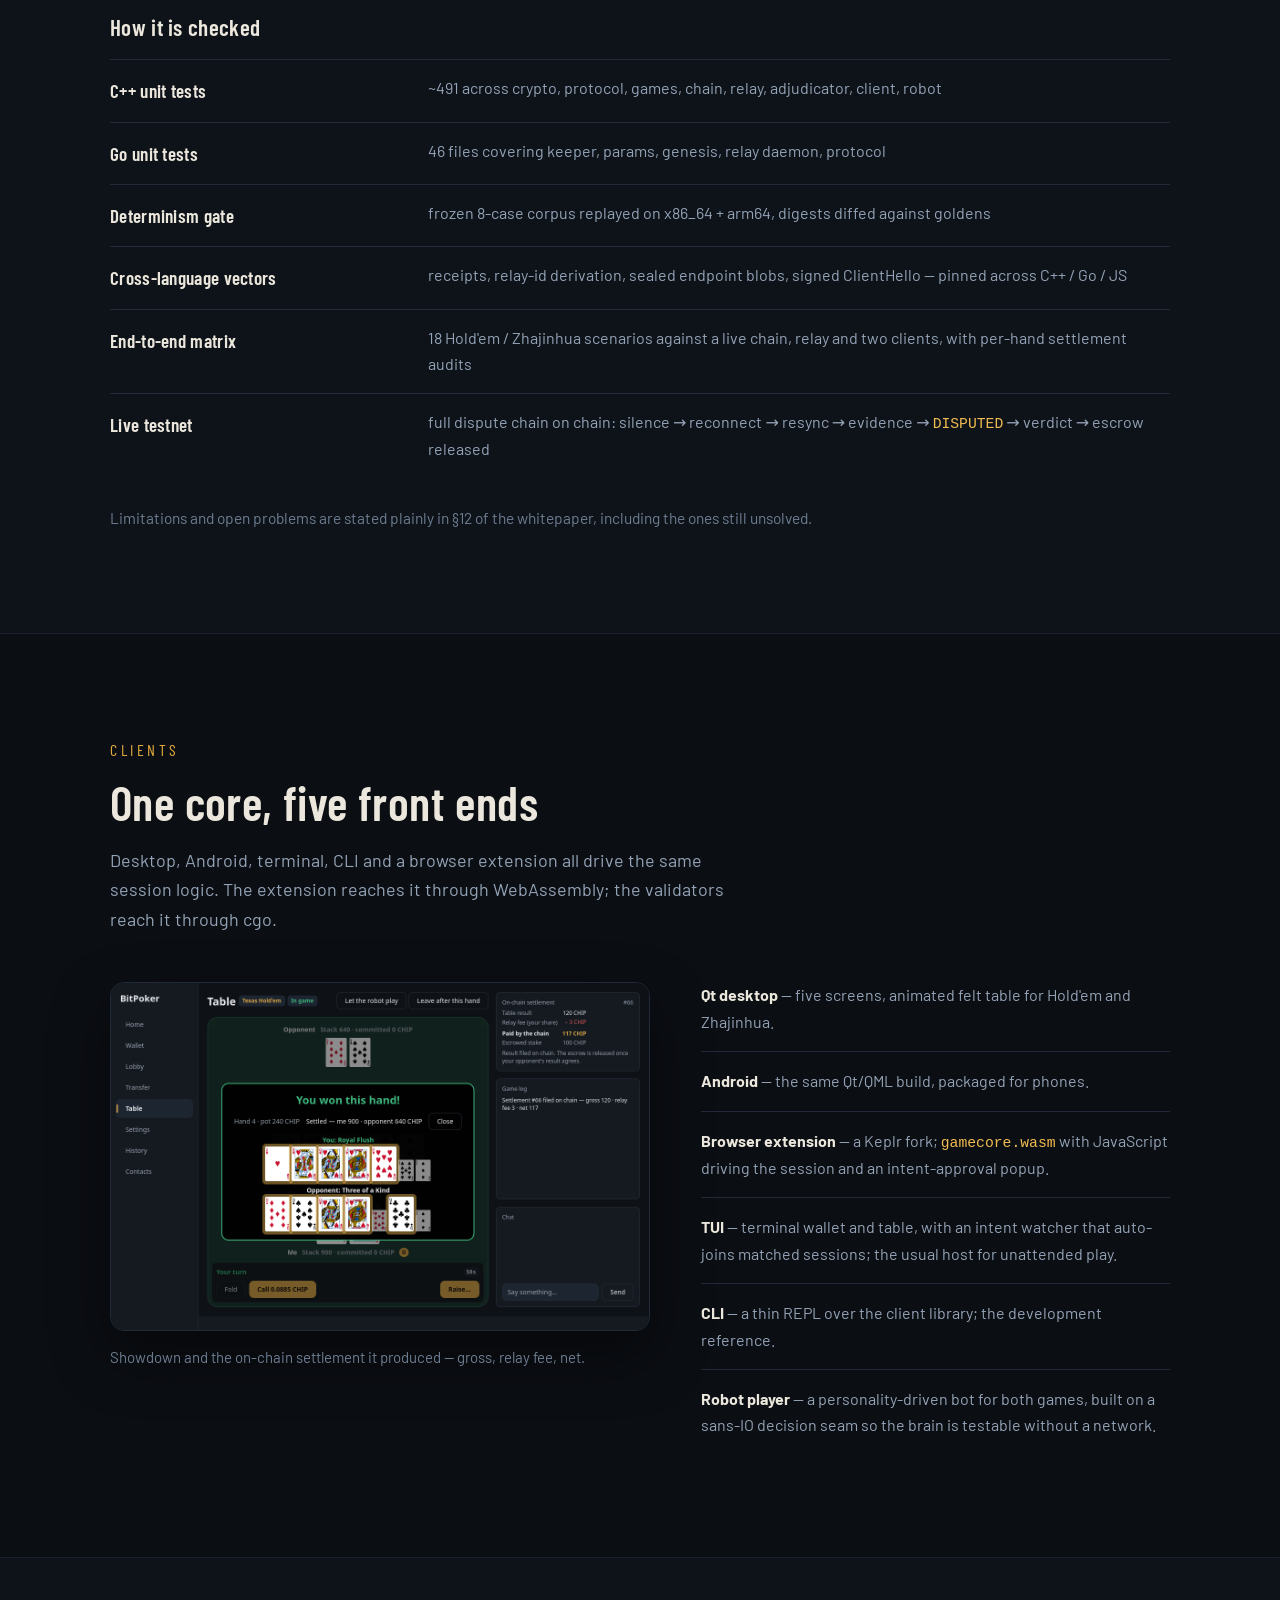
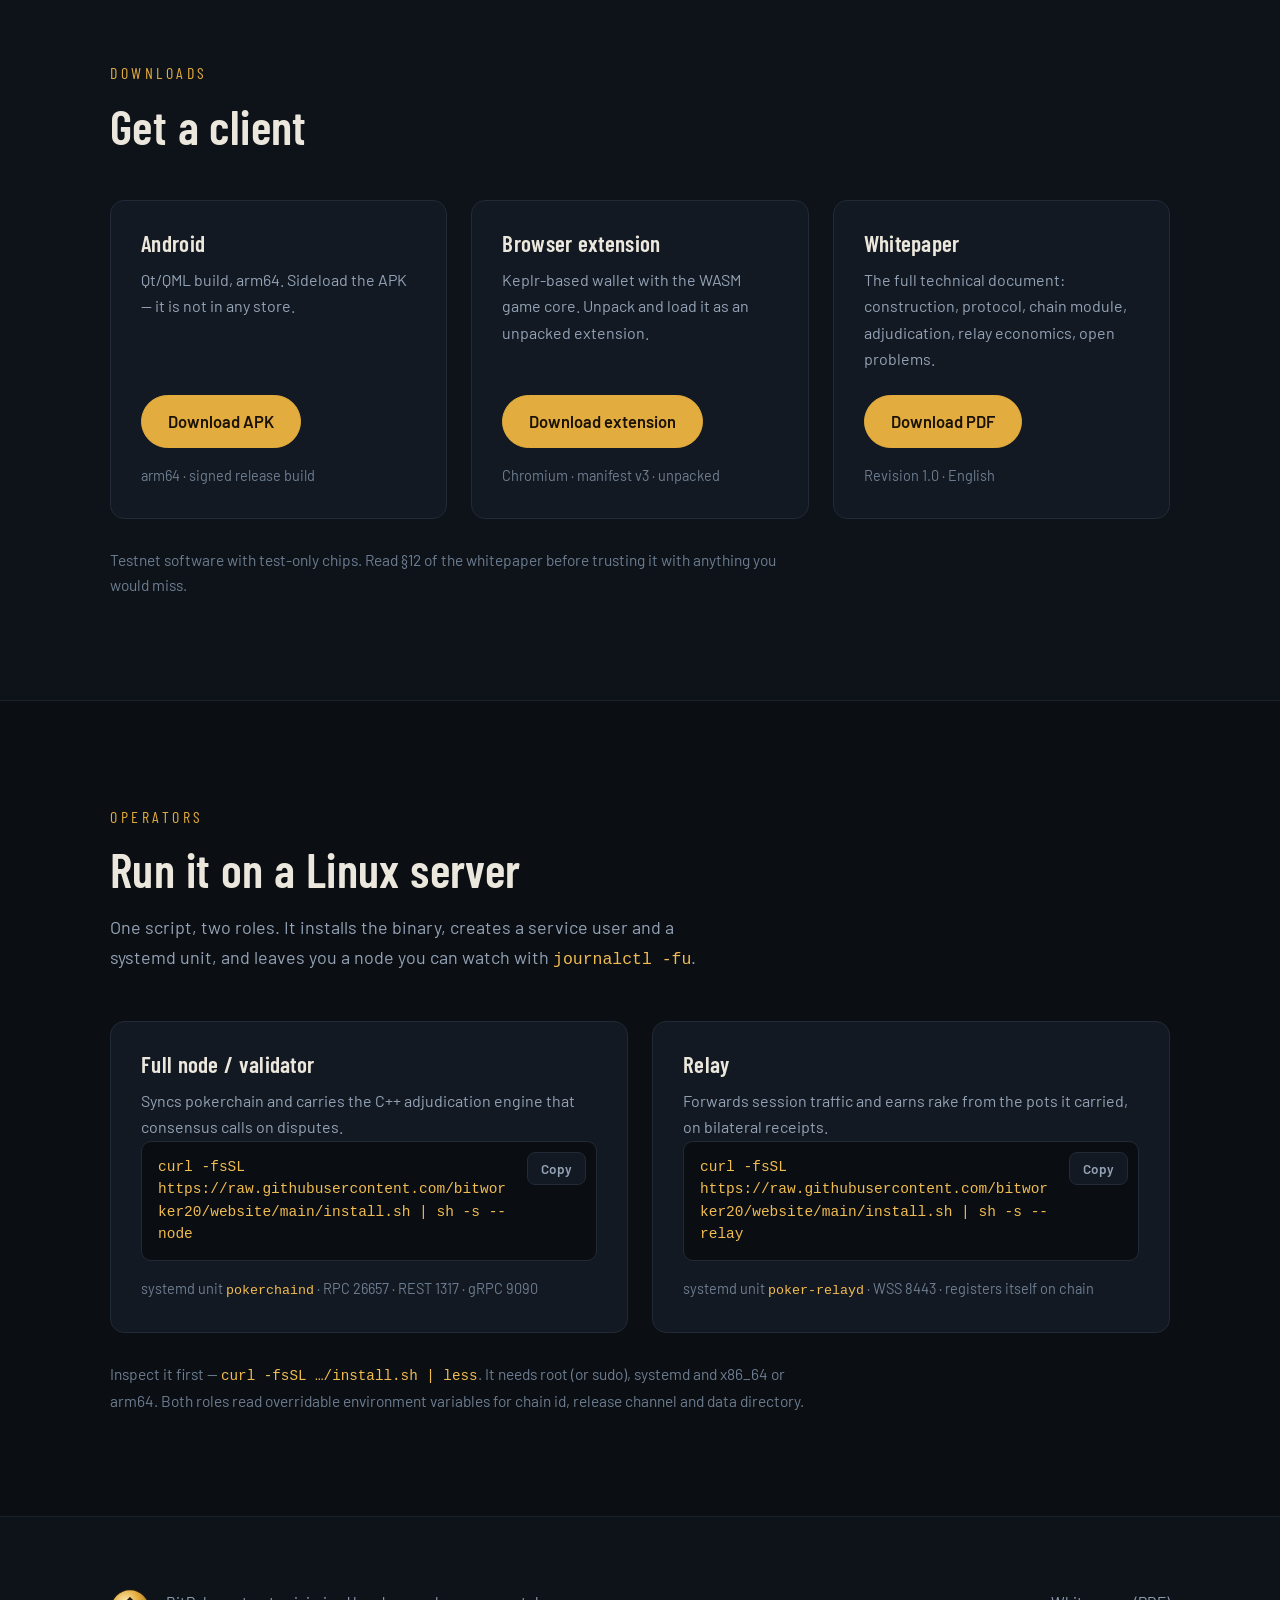
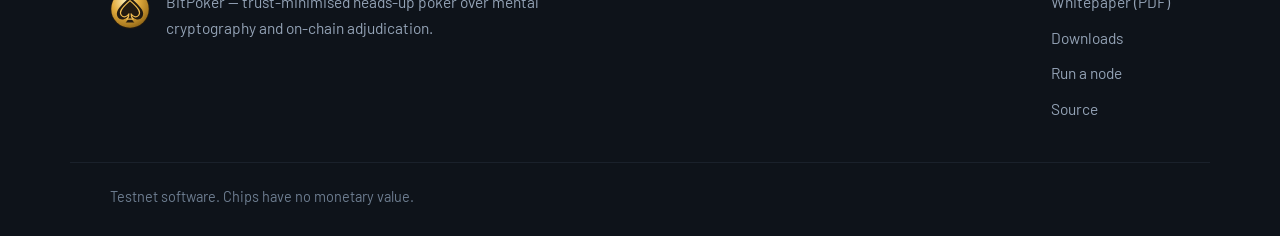
==== commit 10fa39b8: "feat(website): rebuild the site around the whitepaper, with downloads and a one-line installer The p" ====
--- a/index.html
+++ b/index.html
@@ -3,392 +3,433 @@
   <head>
     <meta charset="utf-8">
     <meta name="viewport" content="width=device-width, initial-scale=1">
-    <title>BitPoker — Peer-to-peer poker, settled on chain</title>
+    <title>BitPoker — Poker with no dealer, no operator, no referee</title>
     <meta
       name="description"
-      content="BitPoker is a peer-to-peer poker protocol with encrypted play, on-chain escrow, and deterministic dispute adjudication."
+      content="BitPoker is a two-player poker protocol: the deck is shuffled jointly with mental cryptography, the money is escrowed by a Cosmos SDK chain, and disputed hands are replayed by a deterministic engine inside consensus."
     >
-    <meta name="theme-color" content="#10141c">
+    <meta name="theme-color" content="#0B0E13">
     <meta property="og:type" content="website">
     <meta property="og:title" content="BitPoker — Poker without a dealer">
     <meta
       property="og:description"
       content="Encrypted peer-to-peer poker with verifiable settlement on Pokerchain."
     >
-    <link rel="icon" href="assets/bitpoker-mark.svg" type="image/svg+xml">
+    <!-- Relative for now; swap to an absolute https:// URL once the site has a
+         domain — some scrapers will not resolve a relative og:image. -->
+    <meta property="og:image" content="assets/og-image.png">
+    <meta property="og:image:width" content="1200">
+    <meta property="og:image:height" content="630">
+    <meta
+      property="og:image:alt"
+      content="The BitPoker gold spade coin beside the wordmark and the line: poker without a dealer."
+    >
+    <meta name="twitter:card" content="summary_large_image">
+    <meta name="twitter:image" content="assets/og-image.png">
+    <link rel="icon" href="assets/favicon.svg" type="image/svg+xml">
+    <link rel="icon" href="assets/favicon-32.png" type="image/png" sizes="32x32">
+    <link rel="icon" href="assets/favicon-16.png" type="image/png" sizes="16x16">
+    <link rel="apple-touch-icon" href="assets/apple-touch-icon.png" sizes="180x180">
     <link rel="preconnect" href="https://fonts.googleapis.com">
     <link rel="preconnect" href="https://fonts.gstatic.com" crossorigin>
     <link
-      href="https://fonts.googleapis.com/css2?family=Barlow+Condensed:wght@500;600;700&amp;family=Barlow:wght@400;500;600;700&amp;display=swap"
+      href="https://fonts.googleapis.com/css2?family=Barlow+Condensed:wght@500;600;700&amp;family=Barlow:wght@400;500;600&amp;display=swap"
       rel="stylesheet"
     >
     <link rel="stylesheet" href="styles.css">
-    <link rel="stylesheet" href="sections.css">
-    <link rel="stylesheet" href="responsive.css">
     <script src="script.js" defer></script>
   </head>
+
   <body>
-    <a class="skip-link" href="#main-content">Skip to content</a>
-
-    <header class="site-header">
-      <div class="header-inner">
+    <a class="skip-link" href="#main">Skip to content</a>
+
+    <header class="site-header" id="top">
+      <div class="wrap header-inner">
         <a class="brand" href="#top" aria-label="BitPoker home">
-          <img src="assets/bitpoker-mark.svg" alt="" width="38" height="38">
-          <span class="brand-word">BITPOKER</span>
-          <span class="brand-edition">TESTNET</span>
+          <img src="assets/bitpoker-mark.svg" alt="" width="34" height="34">
+          <span>BitPoker</span>
         </a>
 
-        <button
-          class="menu-toggle"
-          type="button"
-          aria-expanded="false"
-          aria-controls="primary-navigation"
-          aria-label="Open navigation"
-          data-menu-toggle
-        >
-          <span></span>
-          <span></span>
+        <button class="nav-toggle" type="button" aria-expanded="false" aria-controls="site-nav">
+          <span class="nav-toggle-bars" aria-hidden="true"></span>
+          Menu
         </button>
 
-        <nav class="primary-nav" id="primary-navigation" aria-label="Primary navigation">
-          <a href="#technology">Protocol</a>
-          <a href="#stack">Stack</a>
-          <a href="#testnet">Testnet</a>
-          <a href="#developers">Developers</a>
-          <a
-            class="nav-source"
-            href="https://github.com/bitworker20"
-            target="_blank"
-            rel="noopener noreferrer"
-          >
-            Source
-            <span aria-hidden="true">↗</span>
-          </a>
+        <nav class="site-nav" id="site-nav" aria-label="Primary">
+          <a href="#protocol">Protocol</a>
+          <a href="#engineering">Engineering</a>
+          <a href="#clients">Clients</a>
+          <a href="#downloads">Downloads</a>
+          <a href="#node">Run a node</a>
+          <a class="nav-cta" href="assets/bitpoker-whitepaper.pdf">Whitepaper</a>
         </nav>
       </div>
     </header>
 
-    <main id="main-content">
-      <section class="hero" id="top">
-        <div class="section-shell hero-layout">
+    <main id="main">
+      <!-- ─────────────────────────────  hero  ───────────────────────────── -->
+      <section class="hero">
+        <div class="wrap hero-inner">
           <div class="hero-copy">
-            <p class="status-line">
-              <span class="status-dot" aria-hidden="true"></span>
-              Engineering testnet · verified 17 July 2026
+            <p class="eyebrow">Testnet · Whitepaper revision 1.0</p>
+            <h1>Poker with no dealer,<br>no operator, no referee.</h1>
+            <p class="lede">
+              Two players shuffle the deck between themselves using mental
+              cryptography — no server ever holds it. The stake is escrowed by a
+              Cosmos SDK chain. If the players disagree, a deterministic C++
+              engine replays the hand <em>inside consensus</em>, from their own
+              signed messages, and every validator reaches the same verdict.
             </p>
-            <h1>Poker without<br>a dealer.</h1>
-            <p class="hero-deck">
-              BitPoker is an end-to-end, peer-to-peer poker stack. Players hold
-              their keys, encrypted hands stay between peers, and Pokerchain
-              settles the result—or adjudicates a dispute—on chain.
+            <div class="cta-row">
+              <a class="btn btn-primary" href="assets/bitpoker-whitepaper.pdf">Read the whitepaper</a>
+              <a class="btn" href="#downloads">Get a client</a>
+              <a class="btn btn-ghost" href="#node">Run a node</a>
+            </div>
+            <ul class="hero-facts">
+              <li><b>FourQ</b><span>Barnett–Smart deck, Neff shuffle proof</span></li>
+              <li><b>In consensus</b><span>C++ adjudicator via cgo, bit-identical</span></li>
+              <li><b>No subsidy</b><span>relays paid out of the pot's rake</span></li>
+            </ul>
+          </div>
+
+          <figure class="shot hero-shot">
+            <img
+              src="assets/screenshots/table.png"
+              alt="The BitPoker desktop client mid-hand: hole cards, a three-card flop, pot in CHIP, and fold / call / raise controls."
+              width="1180" height="760" loading="eager" decoding="async"
+            >
+            <figcaption>Desktop client, heads-up Texas Hold'em on the testnet.</figcaption>
+          </figure>
+        </div>
+      </section>
+
+      <!-- ───────────────────────────  protocol  ─────────────────────────── -->
+      <section class="section" id="protocol">
+        <div class="wrap">
+          <p class="eyebrow">How a hand works</p>
+          <h2>Four planes, four different trust assumptions</h2>
+          <p class="section-lede">
+            Nothing about the game itself goes on chain. The chain holds money and,
+            only when cooperation fails, judgment.
+          </p>
+
+          <ol class="steps">
+            <li>
+              <span class="step-no">01</span>
+              <h3>Match and escrow</h3>
+              <p>
+                A player publishes an <em>intent</em> — game, stake, terms. The chain
+                matches two of them heads-up, escrows both stakes, and assigns a relay.
+              </p>
+            </li>
+            <li>
+              <span class="step-no">02</span>
+              <h3>Shuffle, jointly</h3>
+              <p>
+                Each side permutes and re-encrypts the deck under a joint key and proves
+                it did so with a Neff-style verifiable-shuffle NIZK. A card opens only
+                when both key shares are released.
+              </p>
+            </li>
+            <li>
+              <span class="step-no">03</span>
+              <h3>Play through a relay</h3>
+              <p>
+                Two consumer endpoints behind NAT cannot reach each other, so frames go
+                through a relay that forwards ciphertext and learns nothing. Every
+                message is SchnorrQ-signed and replayable.
+              </p>
+            </li>
+            <li>
+              <span class="step-no">04</span>
+              <h3>Settle — or be judged</h3>
+              <p>
+                Both sign the same outcome and escrow is released to the final stacks.
+                If one refuses or vanishes, the other files evidence and consensus
+                adjudicates it.
+              </p>
+            </li>
+          </ol>
+
+          <figure class="diagram">
+            <svg viewBox="0 0 960 440" role="img" aria-labelledby="arch-title arch-desc">
+              <title id="arch-title">BitPoker architecture</title>
+              <desc id="arch-desc">
+                A consensus plane running pokerchain sits above a player client and a
+                relay daemon, which exchange opaque WebSocket frames; the client is built
+                on a portable sans-IO game core, and the chain calls the same core's
+                adjudicator inside consensus.
+              </desc>
+              <g class="d-box">
+                <rect x="20" y="20" width="920" height="112" rx="14"/>
+                <text class="d-title" x="44" y="56">pokerchain · Cosmos SDK — consensus plane</text>
+                <text class="d-sub" x="44" y="82">intents · matchmaking · escrow · relay registry &amp; assignment · session lifecycle</text>
+                <text class="d-sub" x="44" y="106">cooperative settlement · evidence · secrets · <tspan class="d-accent">AdjudicateSession → libpoker_adjudicator (C++, in consensus)</tspan></text>
+              </g>
+
+              <g class="d-arrow">
+                <path d="M180 132 L180 214"/>
+                <path d="M780 132 L780 214"/>
+                <text class="d-label" x="192" y="180">tx · query</text>
+                <text class="d-label" x="676" y="180">rewards · answers</text>
+              </g>
+
+              <g class="d-box">
+                <rect x="20" y="214" width="360" height="96" rx="14"/>
+                <text class="d-title" x="44" y="250">player client</text>
+                <text class="d-sub" x="44" y="276">native C++ or WASM in the browser</text>
+              </g>
+
+              <g class="d-box">
+                <rect x="580" y="214" width="360" height="96" rx="14"/>
+                <text class="d-title" x="604" y="250">poker-relayd</text>
+                <text class="d-sub" x="604" y="276">forwarding only · never sees a card</text>
+              </g>
+
+              <g class="d-arrow d-arrow-strong">
+                <path d="M392 262 L568 262"/>
+                <text class="d-label d-center" x="480" y="246">WSS frames</text>
+                <text class="d-label d-center" x="480" y="292">opaque to the relay</text>
+              </g>
+
+              <g class="d-arrow">
+                <path d="M180 310 L180 350"/>
+              </g>
+
+              <g class="d-box d-box-core">
+                <rect x="20" y="350" width="920" height="76" rx="14"/>
+                <text class="d-title" x="44" y="384">game core — sans-IO, portable, zero I/O</text>
+                <text class="d-sub" x="44" y="408">Barnett–Smart card crypto · Neff shuffle NIZK · SchnorrQ · Hold'em / Zhajinhua state machines · hand evaluation</text>
+              </g>
+            </svg>
+            <figcaption>
+              The same sans-IO core is linked by the validators (through cgo), by the
+              browser extension (through WASM) and by the native clients. That is why a
+              verdict computed in consensus matches the hand the players actually played.
+            </figcaption>
+          </figure>
+        </div>
+      </section>
+
+      <!-- ──────────────────────────  engineering  ───────────────────────── -->
+      <section class="section section-alt" id="engineering">
+        <div class="wrap">
+          <p class="eyebrow">What is actually hard</p>
+          <h2>Six decisions the design rests on</h2>
+
+          <div class="grid cards">
+            <article class="card">
+              <h3>Mental poker, not a shuffling server</h3>
+              <p>
+                The deck is a Barnett–Smart construction over the FourQ curve. Each
+                shuffle carries a proof that it is a genuine permutation and
+                re-encryption of the deck it received — so neither side can stack it, and
+                no third party has to be trusted not to look.
+              </p>
+            </article>
+
+            <article class="card">
+              <h3>Determinism as a link-time property</h3>
+              <p>
+                The adjudicator links <code>bitpoker_gamecore</code> only — never the
+                asio transport or the wallet. A CMake boundary check enforces it, so a
+                future <code>#include</code> cannot smuggle non-determinism into
+                consensus: the link simply fails.
+              </p>
+            </article>
+
+            <article class="card">
+              <h3>A three-layer determinism guard</h3>
+              <p>
+                Above that boundary sit fixed-width arithmetic and ordered containers, a
+                frozen eight-case corpus replayed on x86_64 and arm64, and digests diffed
+                against goldens in CI. Validators on different architectures must agree
+                byte for byte.
+              </p>
+            </article>
+
+            <article class="card">
+              <h3>Relays paid by their own adversaries</h3>
+              <p>
+                A relay collects a reward only by presenting <em>bilateral</em> receipts
+                — one signature from each of the two mutually hostile players. The rake
+                comes out of the pot, never from block subsidy, so the network does not
+                depend on inflation to stay reachable.
+              </p>
+            </article>
+
+            <article class="card">
+              <h3>Relay locations are never published</h3>
+              <p>
+                No endpoint appears on chain. A relay learns from consensus that it has
+                been assigned a session and answers with an ECIES-sealed blob carrying a
+                per-player one-time connect token. Nothing in the registry tells an
+                attacker where to aim.
+              </p>
+            </article>
+
+            <article class="card">
+              <h3>Failure modes designed first</h3>
+              <p>
+                A relayed connection gives no signal when the peer dies; a dispute path
+                that never opens is not a dispute path. Silence detection, bounded waits,
+                resume-after-reconnect and reproducible fault injection are part of the
+                protocol, not afterthoughts.
+              </p>
+            </article>
+          </div>
+
+          <div class="verify">
+            <h3>How it is checked</h3>
+            <table>
+              <caption class="visually-hidden">Verification layers and their mechanisms</caption>
+              <tbody>
+                <tr><th scope="row">C++ unit tests</th><td>~491 across crypto, protocol, games, chain, relay, adjudicator, client, robot</td></tr>
+                <tr><th scope="row">Go unit tests</th><td>46 files covering keeper, params, genesis, relay daemon, protocol</td></tr>
+                <tr><th scope="row">Determinism gate</th><td>frozen 8-case corpus replayed on x86_64 + arm64, digests diffed against goldens</td></tr>
+                <tr><th scope="row">Cross-language vectors</th><td>receipts, relay-id derivation, sealed endpoint blobs, signed ClientHello — pinned across C++ / Go / JS</td></tr>
+                <tr><th scope="row">End-to-end matrix</th><td>18 Hold'em / Zhajinhua scenarios against a live chain, relay and two clients, with per-hand settlement audits</td></tr>
+                <tr><th scope="row">Live testnet</th><td>full dispute chain on chain: silence → reconnect → resync → evidence → <code>DISPUTED</code> → verdict → escrow released</td></tr>
+              </tbody>
+            </table>
+            <p class="note">
+              Limitations and open problems are stated plainly in §12 of the whitepaper,
+              including the ones still unsolved.
             </p>
-            <div class="hero-actions">
-              <a
-                class="button button-primary"
-                href="https://github.com/bitworker20/pokerchain/blob/main/docs/TESTNET.md"
-                target="_blank"
-                rel="noopener noreferrer"
+          </div>
+        </div>
+      </section>
+
+      <!-- ────────────────────────────  clients  ─────────────────────────── -->
+      <section class="section" id="clients">
+        <div class="wrap">
+          <p class="eyebrow">Clients</p>
+          <h2>One core, five front ends</h2>
+          <p class="section-lede">
+            Desktop, Android, terminal, CLI and a browser extension all drive the same
+            session logic. The extension reaches it through WebAssembly; the validators
+            reach it through cgo.
+          </p>
+
+          <div class="clients-layout">
+            <figure class="shot">
+              <img
+                src="assets/screenshots/settlement.png"
+                alt="A finished hand in the desktop client: a royal flush beats three of a kind, beside an on-chain settlement panel showing table result, relay fee and the amount paid by the chain."
+                width="1180" height="760" loading="lazy" decoding="async"
               >
-                Run the testnet
-                <span aria-hidden="true">↗</span>
-              </a>
-              <a class="button button-secondary" href="#technology">See how it works</a>
-            </div>
-            <p class="hero-note">Experimental software for developers and protocol research.</p>
-          </div>
-
-          <div class="hero-visual" aria-label="A verified BitPoker testnet hand">
-            <div class="session-bar">
-              <div>
-                <span class="session-label">TESTNET SESSION</span>
-                <strong>#27 · HEADS-UP NLH</strong>
+              <figcaption>Showdown and the on-chain settlement it produced — gross, relay fee, net.</figcaption>
+            </figure>
+
+            <ul class="client-list">
+              <li><b>Qt desktop</b> — five screens, animated felt table for Hold'em and Zhajinhua.</li>
+              <li><b>Android</b> — the same Qt/QML build, packaged for phones.</li>
+              <li><b>Browser extension</b> — a Keplr fork; <code>gamecore.wasm</code> with JavaScript driving the session and an intent-approval popup.</li>
+              <li><b>TUI</b> — terminal wallet and table, with an intent watcher that auto-joins matched sessions; the usual host for unattended play.</li>
+              <li><b>CLI</b> — a thin REPL over the client library; the development reference.</li>
+              <li><b>Robot player</b> — a personality-driven bot for both games, built on a sans-IO decision seam so the brain is testable without a network.</li>
+            </ul>
+          </div>
+        </div>
+      </section>
+
+      <!-- ───────────────────────────  downloads  ────────────────────────── -->
+      <section class="section section-alt" id="downloads">
+        <div class="wrap">
+          <p class="eyebrow">Downloads</p>
+          <h2>Get a client</h2>
+
+          <div class="grid downloads">
+            <article class="card download">
+              <h3>Android</h3>
+              <p>Qt/QML build, arm64. Sideload the APK — it is not in any store.</p>
+              <a class="btn btn-primary" href="https://github.com/bitworker20/bitpoker/releases/latest/download/bitpoker-android-arm64.apk">Download APK</a>
+              <p class="meta">arm64 · signed release build</p>
+            </article>
+
+            <article class="card download">
+              <h3>Browser extension</h3>
+              <p>Keplr-based wallet with the WASM game core. Unpack and load it as an unpacked extension.</p>
+              <a class="btn btn-primary" href="https://github.com/bitworker20/bitpoker/releases/latest/download/bitpoker-extension.zip">Download extension</a>
+              <p class="meta">Chromium · manifest v3 · unpacked</p>
+            </article>
+
+            <article class="card download">
+              <h3>Whitepaper</h3>
+              <p>The full technical document: construction, protocol, chain module, adjudication, relay economics, open problems.</p>
+              <a class="btn btn-primary" href="assets/bitpoker-whitepaper.pdf">Download PDF</a>
+              <p class="meta">Revision 1.0 · English</p>
+            </article>
+          </div>
+
+          <p class="note">
+            Testnet software with test-only chips. Read §12 of the whitepaper before
+            trusting it with anything you would miss.
+          </p>
+        </div>
+      </section>
+
+      <!-- ────────────────────────────  node  ────────────────────────────── -->
+      <section class="section" id="node">
+        <div class="wrap">
+          <p class="eyebrow">Operators</p>
+          <h2>Run it on a Linux server</h2>
+          <p class="section-lede">
+            One script, two roles. It installs the binary, creates a service user and a
+            systemd unit, and leaves you a node you can watch with
+            <code>journalctl -fu</code>.
+          </p>
+
+          <div class="grid installs">
+            <article class="card install">
+              <h3>Full node / validator</h3>
+              <p>Syncs pokerchain and carries the C++ adjudication engine that consensus calls on disputes.</p>
+              <div class="cmd">
+                <code id="cmd-node">curl -fsSL https://raw.githubusercontent.com/bitworker20/website/main/install.sh | sh -s -- node</code>
+                <button class="copy" type="button" data-copy-target="cmd-node">Copy</button>
               </div>
-              <span class="session-state"><i aria-hidden="true"></i> SETTLED</span>
-            </div>
-
-            <div class="poker-table">
-              <div class="seat seat-opponent">
-                <span class="seat-name">PEER B</span>
-                <strong>153 CHIP</strong>
+              <p class="meta">systemd unit <code>pokerchaind</code> · RPC 26657 · REST 1317 · gRPC 9090</p>
+            </article>
+
+            <article class="card install">
+              <h3>Relay</h3>
+              <p>Forwards session traffic and earns rake from the pots it carried, on bilateral receipts.</p>
+              <div class="cmd">
+                <code id="cmd-relay">curl -fsSL https://raw.githubusercontent.com/bitworker20/website/main/install.sh | sh -s -- relay</code>
+                <button class="copy" type="button" data-copy-target="cmd-relay">Copy</button>
               </div>
-
-              <div class="community-cards" aria-label="Community cards">
-                <span class="playing-card black">5<small>♣</small></span>
-                <span class="playing-card red">10<small>♥</small></span>
-                <span class="playing-card red">A<small>♥</small></span>
-                <span class="playing-card red">8<small>♥</small></span>
-                <span class="playing-card black">3<small>♠</small></span>
-              </div>
-
-              <div class="pot-marker">
-                <span>POT CLEARED</span>
-                <strong>ESCROW 0</strong>
-              </div>
-
-              <div class="seat seat-local">
-                <span class="seat-name">PEER A · YOU</span>
-                <strong>47 CHIP</strong>
-              </div>
-            </div>
-
-            <div class="proof-strip">
-              <span>20 hands</span>
-              <span>signed result</span>
-              <span>relay paid</span>
-              <strong>ledger balanced</strong>
-            </div>
-          </div>
-        </div>
-
-        <div class="protocol-band" aria-label="BitPoker protocol properties">
-          <div class="section-shell protocol-band-inner">
-            <p><strong>Private by design.</strong> Cards are encrypted between players.</p>
-            <p><strong>Neutral by construction.</strong> The relay is transport, never dealer.</p>
-            <p><strong>Final by consensus.</strong> Stakes settle against verified outcomes.</p>
-          </div>
-        </div>
-      </section>
-
-      <section class="technology section-shell" id="technology">
-        <div class="section-intro">
-          <h2>The hand stays between players.<br>The settlement doesn’t.</h2>
+              <p class="meta">systemd unit <code>poker-relayd</code> · WSS 8443 · registers itself on chain</p>
+            </article>
+          </div>
+
+          <p class="note">
+            Inspect it first — <code>curl -fsSL …/install.sh | less</code>. It needs
+            root (or sudo), systemd and x86_64 or arm64. Both roles read overridable
+            environment variables for chain id, release channel and data directory.
+          </p>
+        </div>
+      </section>
+    </main>
+
+    <footer class="site-footer">
+      <div class="wrap footer-inner">
+        <div class="footer-brand">
+          <img src="assets/bitpoker-mark.svg" alt="" width="40" height="40">
           <p>
-            Poker needs hidden information. Blockchains need public agreement.
-            BitPoker separates the two, keeping gameplay peer-to-peer while using
-            the chain for matchmaking, escrow, settlement, and the exceptional
-            dispute path.
-          </p>
-        </div>
-
-        <ol class="protocol-flow">
-          <li>
-            <span class="flow-number">01</span>
-            <div>
-              <h3>Match &amp; lock</h3>
-              <p>Compatible game intents create a session and lock both stakes in escrow.</p>
-            </div>
-          </li>
-          <li>
-            <span class="flow-number">02</span>
-            <div>
-              <h3>Shuffle &amp; play</h3>
-              <p>Mental-poker cryptography deals the hand over an assigned, untrusted relay.</p>
-            </div>
-          </li>
-          <li>
-            <span class="flow-number">03</span>
-            <div>
-              <h3>Sign &amp; settle</h3>
-              <p>Matching signed results release escrow with exact chip conservation.</p>
-            </div>
-          </li>
-          <li class="flow-dispute">
-            <span class="flow-number">04</span>
-            <div>
-              <h3>Prove when needed</h3>
-              <p>Evidence is replayed by the deterministic C++ engine inside validator consensus.</p>
-            </div>
-          </li>
-        </ol>
-
-        <aside class="trust-statement">
-          <p>“Trust the protocol” should be a claim you can test.</p>
-          <span>Every settlement path is represented in code, fixtures, and end-to-end evidence.</span>
-        </aside>
-      </section>
-
-      <section class="stack-section" id="stack">
-        <div class="section-shell stack-layout">
-          <div class="stack-copy">
-            <h2>A whole poker network.<br>Not a dApp skin.</h2>
-            <p>
-              The repository spans the game engine, native clients, chain,
-              relay, wallet integration, and a live-data explorer. One session
-              protocol crosses native and WebAssembly environments.
-            </p>
-            <ul class="game-list" aria-label="Implemented poker games">
-              <li>Texas Hold’em</li>
-              <li>Zha Jin Hua</li>
-              <li>Community Card</li>
-            </ul>
-          </div>
-
-          <div class="system-stack" aria-label="BitPoker system architecture">
-            <div class="stack-row stack-client">
-              <span>PLAY</span>
-              <div>
-                <strong>Qt · Android · TUI · WebAssembly</strong>
-                <small>Players keep keys and sign their own transactions.</small>
-              </div>
-            </div>
-            <div class="stack-row stack-engine">
-              <span>PROTOCOL</span>
-              <div>
-                <strong>C++20 mental-poker engine</strong>
-                <small>Shuffle proofs, betting state, resync, and signed transcripts.</small>
-              </div>
-            </div>
-            <div class="stack-row stack-relay">
-              <span>TRANSPORT</span>
-              <div>
-                <strong>Go WebSocket relays</strong>
-                <small>Untrusted routing with signed service receipts and on-chain rewards.</small>
-              </div>
-            </div>
-            <div class="stack-row stack-chain">
-              <span>SETTLE</span>
-              <div>
-                <strong>Pokerchain · Cosmos SDK</strong>
-                <small>Matchmaking, escrow, payouts, relay registry, and adjudication.</small>
-              </div>
-            </div>
-            <div class="stack-row stack-observe">
-              <span>VERIFY</span>
-              <div>
-                <strong>Lightweight Explorer</strong>
-                <small>Blocks, sessions, transactions, and signed relay health from LCD/RPC.</small>
-              </div>
-            </div>
-          </div>
-        </div>
-      </section>
-
-      <section class="testnet-section" id="testnet">
-        <div class="section-shell testnet-layout">
-          <div class="testnet-copy">
-            <p class="proof-kicker">LATEST FULL-NETWORK PROOF</p>
-            <h2>Not a roadmap demo.<br>A repeatable network test.</h2>
-            <p>
-              The current three-node environment exercises real validators,
-              player wallets, WebSocket relay transport, game actions, dispute
-              timeouts, cooperative settlement, and relay rewards.
-            </p>
-            <a
-              class="text-link"
-              href="https://github.com/bitworker20/pokerchain/blob/main/docs/reports/TESTNET_E2E_2026-07-14.md"
-              target="_blank"
-              rel="noopener noreferrer"
-            >
-              Read the full E2E report <span aria-hidden="true">↗</span>
-            </a>
-          </div>
-
-          <div class="verification-ledger">
-            <div class="ledger-header">
-              <span>VERIFICATION LEDGER</span>
-              <span>RESULT</span>
-            </div>
-            <dl>
-              <div>
-                <dt>27 on-chain sessions</dt>
-                <dd><span>27 / 27</span> settled</dd>
-              </div>
-              <div>
-                <dt>Action scenario matrix</dt>
-                <dd><span>18 / 18</span> passed</dd>
-              </div>
-              <div>
-                <dt>Relay reward claims</dt>
-                <dd><span>26 / 26</span> confirmed</dd>
-              </div>
-              <div>
-                <dt>Long-running session</dt>
-                <dd><span>20 hands</span> reconciled</dd>
-              </div>
-              <div>
-                <dt>Timeout dispute path</dt>
-                <dd><span>escrow</span> returned</dd>
-              </div>
-              <div>
-                <dt>Native interoperability</dt>
-                <dd><span>TUI ↔ Qt</span> settled</dd>
-              </div>
-            </dl>
-            <p>Guide last verified · 17 JUL 2026</p>
-          </div>
-        </div>
-      </section>
-
-      <section class="developers section-shell" id="developers">
-        <div class="developer-heading">
-          <h2>Take a seat in the stack.</h2>
-          <p>
-            Run the network, inspect the protocol, or build a client. The first
-            version is deliberately for people who want to verify the machinery.
-          </p>
-        </div>
-
-        <div class="developer-grid">
-          <article class="quickstart-panel">
-            <div class="terminal-topbar">
-              <span>LOCAL TESTNET</span>
-              <span>bash</span>
-            </div>
-            <pre><code><span>$</span> make
-<span>$</span> make test
-<span>$</span> cd pokerchain
-<span>$</span> scripts/testnet_genesis.sh \
-    --binary build/pokerchaind --force</code></pre>
-            <a
-              href="https://github.com/bitworker20/pokerchain/blob/main/docs/TESTNET.md"
-              target="_blank"
-              rel="noopener noreferrer"
-            >Full testnet guide <span aria-hidden="true">↗</span></a>
-          </article>
-
-          <div class="developer-links">
-            <a
-              href="https://github.com/bitworker20/pokerchain"
-              target="_blank"
-              rel="noopener noreferrer"
-            >
-              <span>CHAIN &amp; RELAY</span>
-              <strong>Run Pokerchain</strong>
-              <small>Cosmos SDK node, relay daemon, signer, and deployment docs.</small>
-              <i aria-hidden="true">↗</i>
-            </a>
-            <a
-              href="https://github.com/bitworker20/explorer"
-              target="_blank"
-              rel="noopener noreferrer"
-            >
-              <span>OBSERVABILITY</span>
-              <strong>Inspect the Explorer</strong>
-              <small>Live chain data and cryptographically signed relay health.</small>
-              <i aria-hidden="true">↗</i>
-            </a>
-            <a
-              href="https://github.com/bitworker20/keplr-wallet"
-              target="_blank"
-              rel="noopener noreferrer"
-            >
-              <span>WALLET SURFACE</span>
-              <strong>Follow the web path</strong>
-              <small>Wallet integration work built on the protocol’s WebAssembly core.</small>
-              <i aria-hidden="true">↗</i>
-            </a>
-          </div>
-        </div>
-      </section>
-    </main>
-
-    <footer class="site-footer">
-      <div class="section-shell footer-layout">
-        <div class="footer-brand">
-          <img src="assets/bitpoker-mark.svg" alt="" width="42" height="42">
-          <div>
-            <strong>BITPOKER</strong>
-            <span>Peer-to-peer poker infrastructure.</span>
-          </div>
-        </div>
-        <p class="footer-note">
-          Experimental software. Not a hosted gambling service and
-          not intended for wagering real-world value.
-        </p>
-        <div class="footer-meta">
-          <a href="#top">Back to top ↑</a>
-          <span>© <span data-current-year>2026</span> BitPoker</span>
-        </div>
+            BitPoker — trust-minimised heads-up poker over mental cryptography and
+            on-chain adjudication.
+          </p>
+        </div>
+
+        <nav class="footer-links" aria-label="Footer">
+          <a href="assets/bitpoker-whitepaper.pdf">Whitepaper (PDF)</a>
+          <a href="#downloads">Downloads</a>
+          <a href="#node">Run a node</a>
+          <a href="https://github.com/bitworker20" rel="noopener noreferrer" target="_blank">Source</a>
+        </nav>
+      </div>
+      <div class="wrap footer-note">
+        <p>Testnet software. Chips have no monetary value.</p>
       </div>
     </footer>
   </body>
--- a/styles.css
+++ b/styles.css
@@ -1,524 +1,551 @@
+/* BitPoker — one stylesheet, no build step, no framework.
+   Dark ground, gold accent, condensed display type; everything else is spacing. */
+
 :root {
-  color-scheme: dark;
-  --canvas: oklch(0.16 0.018 258);
-  --surface: oklch(0.205 0.02 256);
-  --surface-raised: oklch(0.245 0.022 256);
-  --ink: oklch(0.955 0.012 88);
-  --muted: oklch(0.75 0.022 253);
-  --quiet: oklch(0.61 0.025 253);
-  --gold: oklch(0.79 0.145 82);
-  --gold-bright: oklch(0.86 0.145 86);
-  --gold-ink: oklch(0.18 0.025 70);
-  --felt: oklch(0.36 0.075 164);
-  --felt-deep: oklch(0.255 0.055 164);
-  --red: oklch(0.62 0.19 25);
-  --line: oklch(0.34 0.025 254);
-  --line-strong: oklch(0.46 0.03 254);
-  --success: oklch(0.75 0.15 149);
-  --white: oklch(0.985 0 0);
-  --black: oklch(0.12 0.012 260);
+  --bg: #0b0e13;
+  --bg-alt: #0e131a;
+  --raised: #131922;
+  --line: #212a36;
+  --line-soft: #1a212b;
+
+  --gold: #e3ac3e;
+  --gold-bright: #f1bc50;
+  --gold-dim: #8a6a24;
+
+  --text: #ece7dc;
+  --muted: #94a3b6;
+  --faint: #6d7d90;
+
   --font-display: "Barlow Condensed", "Arial Narrow", sans-serif;
-  --font-body: "Barlow", "Segoe UI", sans-serif;
-  --shell: min(1180px, calc(100vw - 48px));
-  --ease-out: cubic-bezier(0.16, 1, 0.3, 1);
-  --z-sticky: 20;
+  --font-body: "Barlow", "Segoe UI", system-ui, sans-serif;
+  --font-mono: ui-monospace, "SFMono-Regular", "Cascadia Mono", Menlo, monospace;
+
+  --wrap: 1140px;
+  --pad: clamp(20px, 5vw, 40px);
+  --radius: 14px;
 }
 
 *,
 *::before,
-*::after {
-  box-sizing: border-box;
-}
-
-html {
-  scroll-behavior: smooth;
-  scroll-padding-top: 88px;
-}
+*::after { box-sizing: border-box; }
+
+html { scroll-behavior: smooth; }
 
 body {
   margin: 0;
-  min-width: 320px;
-  background: var(--canvas);
-  color: var(--ink);
+  background: var(--bg);
+  color: var(--text);
   font-family: var(--font-body);
-  font-size: 1rem;
-  line-height: 1.6;
+  font-size: 17px;
+  line-height: 1.65;
   -webkit-font-smoothing: antialiased;
 }
 
-body::selection {
+img, svg { max-width: 100%; }
+img { height: auto; display: block; }
+
+a { color: var(--gold); text-decoration: none; }
+a:hover { color: var(--gold-bright); }
+
+:focus-visible {
+  outline: 2px solid var(--gold);
+  outline-offset: 3px;
+}
+
+code { font-family: var(--font-mono); font-size: .92em; color: var(--gold-bright); }
+
+.wrap {
+  width: 100%;
+  max-width: var(--wrap);
+  margin-inline: auto;
+  padding-inline: var(--pad);
+}
+
+.visually-hidden {
+  position: absolute;
+  width: 1px; height: 1px;
+  overflow: hidden;
+  clip-path: inset(50%);
+  white-space: nowrap;
+}
+
+.skip-link {
+  position: absolute;
+  left: -9999px;
+  top: 0;
   background: var(--gold);
-  color: var(--gold-ink);
-}
-
-img,
-svg {
-  display: block;
-  max-width: 100%;
-}
-
-a {
-  color: inherit;
-  text-decoration: none;
-}
-
-button,
-a {
-  -webkit-tap-highlight-color: transparent;
-}
-
-button {
-  font: inherit;
-}
-
-h1,
-h2,
-h3,
-p {
-  margin-top: 0;
-}
-
-h1,
-h2,
-h3 {
-  font-family: var(--font-display);
-  text-wrap: balance;
-}
-
-p {
-  text-wrap: pretty;
-}
-
-.section-shell {
-  width: var(--shell);
-  margin-inline: auto;
-}
-
-.skip-link {
-  position: fixed;
-  top: 12px;
-  left: 12px;
-  z-index: calc(var(--z-sticky) + 1);
-  padding: 10px 14px;
-  background: var(--gold);
-  color: var(--gold-ink);
-  font-weight: 700;
-  transform: translateY(-160%);
-  transition: transform 180ms var(--ease-out);
-}
-
-.skip-link:focus {
-  transform: translateY(0);
-}
-
-:focus-visible {
-  outline: 3px solid var(--gold-bright);
-  outline-offset: 4px;
-}
+  color: #1a1206;
+  padding: 10px 18px;
+  font-weight: 600;
+  z-index: 100;
+}
+.skip-link:focus { left: 12px; top: 12px; }
+
+/* ─────────────────────────────  header  ───────────────────────────── */
 
 .site-header {
   position: sticky;
   top: 0;
-  z-index: var(--z-sticky);
-  background: oklch(0.16 0.018 258 / 96%);
-  border-bottom: 1px solid var(--line);
+  z-index: 50;
+  background: rgba(11, 14, 19, .88);
+  backdrop-filter: blur(10px);
+  border-bottom: 1px solid var(--line-soft);
 }
 
 .header-inner {
-  width: var(--shell);
-  min-height: 74px;
-  margin-inline: auto;
   display: flex;
   align-items: center;
-  justify-content: space-between;
-  gap: 32px;
+  gap: 20px;
+  min-height: 68px;
 }
 
 .brand {
-  display: inline-flex;
+  display: flex;
   align-items: center;
-  gap: 10px;
-  flex: 0 0 auto;
-}
-
-.brand img {
-  border-radius: 9px;
-}
-
-.brand-word {
-  font-family: var(--font-display);
-  font-size: 1.45rem;
+  gap: 11px;
+  color: var(--text);
+  font-family: var(--font-display);
   font-weight: 700;
-  letter-spacing: 0.02em;
-  line-height: 1;
-}
-
-.brand-edition {
-  padding: 2px 7px 3px;
-  border: 1px solid var(--line-strong);
+  font-size: 25px;
+  letter-spacing: .5px;
+}
+.brand:hover { color: var(--text); }
+
+.site-nav {
+  margin-left: auto;
+  display: flex;
+  align-items: center;
+  gap: 26px;
+}
+
+.site-nav a {
+  color: var(--muted);
+  font-size: 16px;
+  font-weight: 500;
+}
+.site-nav a:hover { color: var(--text); }
+
+.site-nav .nav-cta {
+  color: var(--gold);
+  border: 1px solid var(--gold-dim);
   border-radius: 999px;
-  color: var(--muted);
-  font-size: 0.65rem;
-  font-weight: 700;
-  letter-spacing: 0.08em;
-}
-
-.primary-nav {
-  display: flex;
-  align-items: center;
-  gap: clamp(18px, 2.4vw, 36px);
-  color: var(--muted);
-  font-size: 0.92rem;
-  font-weight: 600;
-}
-
-.primary-nav a {
-  transition: color 180ms ease;
-}
-
-.primary-nav a:hover {
-  color: var(--ink);
-}
-
-.primary-nav .nav-source {
-  display: inline-flex;
+  padding: 6px 16px;
+}
+.site-nav .nav-cta:hover {
+  color: #1a1206;
+  background: var(--gold);
+  border-color: var(--gold);
+}
+
+.nav-toggle {
+  display: none;
+  margin-left: auto;
   align-items: center;
   gap: 9px;
+  background: none;
+  border: 1px solid var(--line);
+  border-radius: 10px;
+  color: var(--text);
+  font: 500 15px/1 var(--font-body);
   padding: 9px 14px;
-  border: 1px solid var(--line-strong);
+  cursor: pointer;
+}
+
+.nav-toggle-bars,
+.nav-toggle-bars::before,
+.nav-toggle-bars::after {
+  display: block;
+  width: 16px;
+  height: 2px;
+  background: var(--gold);
+  content: "";
+}
+.nav-toggle-bars { position: relative; }
+.nav-toggle-bars::before { position: absolute; top: -5px; }
+.nav-toggle-bars::after { position: absolute; top: 5px; }
+
+/* ──────────────────────────────  type  ───────────────────────────── */
+
+h1, h2, h3 {
+  font-family: var(--font-display);
+  font-weight: 600;
+  line-height: 1.06;
+  margin: 0;
+  letter-spacing: .4px;
+}
+
+h1 { font-size: clamp(40px, 4.6vw, 64px); font-weight: 700; }
+h2 { font-size: clamp(32px, 4vw, 48px); }
+h3 { font-size: 23px; letter-spacing: .3px; }
+
+p { margin: 0; }
+
+.eyebrow {
+  font-family: var(--font-display);
+  font-size: 16px;
+  letter-spacing: 3.5px;
+  text-transform: uppercase;
+  color: var(--gold);
+  margin-bottom: 14px;
+}
+
+.lede, .section-lede {
+  color: var(--muted);
+  font-size: clamp(17px, 1.4vw, 19px);
+  max-width: 62ch;
+}
+.lede em, .section-lede em { color: var(--text); font-style: normal; font-weight: 600; }
+
+.section-lede { margin-top: 18px; }
+
+.note {
+  color: var(--faint);
+  font-size: 15.5px;
+  max-width: 78ch;
+  margin-top: 28px;
+}
+
+/* ─────────────────────────────  buttons  ─────────────────────────── */
+
+.btn {
+  display: inline-block;
+  border: 1px solid var(--line);
   border-radius: 999px;
-  color: var(--ink);
-}
-
-.menu-toggle {
-  display: none;
-  width: 44px;
-  height: 44px;
+  padding: 12px 26px;
+  font-weight: 600;
+  font-size: 16.5px;
+  color: var(--text);
+  background: var(--raised);
+  transition: border-color .15s, background .15s, color .15s;
+}
+.btn:hover { color: var(--text); border-color: var(--gold-dim); }
+
+.btn-primary {
+  background: var(--gold);
+  border-color: var(--gold);
+  color: #1a1206;
+}
+.btn-primary:hover { background: var(--gold-bright); border-color: var(--gold-bright); color: #1a1206; }
+
+.btn-ghost { background: none; }
+
+/* ──────────────────────────────  hero  ───────────────────────────── */
+
+.hero {
+  padding: clamp(56px, 8vw, 104px) 0 clamp(40px, 6vw, 72px);
+  background:
+    radial-gradient(90% 70% at 12% -10%, rgba(227, 172, 62, .10), transparent 60%),
+    linear-gradient(180deg, #0e131a, var(--bg) 70%);
+  border-bottom: 1px solid var(--line-soft);
+}
+
+.hero-inner {
+  display: grid;
+  grid-template-columns: minmax(0, 1fr);
+  gap: clamp(40px, 5vw, 64px);
+}
+
+.hero h1 { margin-bottom: 24px; }
+.hero .lede { margin-bottom: 34px; }
+
+.cta-row {
+  display: flex;
+  flex-wrap: wrap;
+  gap: 14px;
+}
+
+.hero-facts {
+  list-style: none;
+  margin: 40px 0 0;
+  padding: 26px 0 0;
+  border-top: 1px solid var(--line);
+  display: grid;
+  gap: 22px;
+  grid-template-columns: repeat(auto-fit, minmax(150px, 1fr));
+}
+.hero-facts b {
+  display: block;
+  font-family: var(--font-display);
+  font-size: 21px;
+  font-weight: 600;
+  color: var(--gold);
+  letter-spacing: .5px;
+}
+.hero-facts span { color: var(--faint); font-size: 15.5px; }
+
+/* ───────────────────────────  screenshots  ───────────────────────── */
+
+.shot { margin: 0; }
+
+.shot img {
+  width: 100%;
+  border: 1px solid var(--line);
+  border-radius: var(--radius);
+  background: var(--raised);
+  box-shadow: 0 24px 60px rgba(0, 0, 0, .45);
+}
+
+.shot figcaption {
+  margin-top: 14px;
+  color: var(--faint);
+  font-size: 15px;
+}
+
+/* ────────────────────────────  sections  ─────────────────────────── */
+
+.section { padding: clamp(64px, 8vw, 108px) 0; }
+.section-alt { background: var(--bg-alt); border-block: 1px solid var(--line-soft); }
+
+/* steps */
+
+.steps {
+  list-style: none;
+  margin: 48px 0 0;
   padding: 0;
-  border: 1px solid var(--line-strong);
-  border-radius: 50%;
-  background: transparent;
-  color: var(--ink);
+  display: grid;
+  gap: 32px;
+  grid-template-columns: repeat(auto-fit, minmax(230px, 1fr));
+}
+
+.steps li { border-top: 2px solid var(--gold-dim); padding-top: 20px; }
+.step-no {
+  font-family: var(--font-display);
+  font-size: 15px;
+  letter-spacing: 2px;
+  color: var(--gold);
+}
+.steps h3 { margin: 8px 0 10px; }
+.steps p { color: var(--muted); font-size: 16px; }
+
+/* diagram */
+
+.diagram { margin: clamp(48px, 6vw, 72px) 0 0; }
+
+.diagram svg {
+  width: 100%;
+  height: auto;
+  background: var(--raised);
+  border: 1px solid var(--line);
+  border-radius: var(--radius);
+  padding: 8px;
+}
+
+.diagram figcaption {
+  margin-top: 18px;
+  color: var(--faint);
+  font-size: 15.5px;
+  max-width: 80ch;
+}
+
+.d-box rect {
+  fill: #0f141c;
+  stroke: var(--line);
+  stroke-width: 1.5;
+}
+.d-box-core rect { stroke: var(--gold-dim); }
+
+.d-title {
+  font-family: var(--font-display);
+  font-size: 21px;
+  font-weight: 600;
+  fill: var(--text);
+  letter-spacing: .4px;
+}
+.d-sub { font-family: var(--font-body); font-size: 14px; fill: var(--muted); }
+.d-accent { fill: var(--gold); }
+.d-label { font-family: var(--font-body); font-size: 13px; fill: var(--faint); }
+.d-center { text-anchor: middle; }
+
+.d-arrow path {
+  stroke: var(--line);
+  stroke-width: 1.5;
+  fill: none;
+  stroke-dasharray: 5 5;
+}
+.d-arrow-strong path { stroke: var(--gold-dim); stroke-dasharray: none; }
+
+/* cards */
+
+.grid { display: grid; gap: 24px; margin-top: 48px; }
+.cards { grid-template-columns: repeat(auto-fit, minmax(300px, 1fr)); }
+
+.card {
+  display: flex;
+  flex-direction: column;
+  background: var(--raised);
+  border: 1px solid var(--line);
+  border-radius: var(--radius);
+  padding: 30px;
+}
+.card h3 { margin-bottom: 12px; }
+.card p { color: var(--muted); font-size: 16px; }
+
+/* verification table */
+
+.verify { margin-top: clamp(48px, 6vw, 72px); }
+.verify h3 { margin-bottom: 20px; }
+
+.verify table {
+  width: 100%;
+  border-collapse: collapse;
+  font-size: 16px;
+}
+.verify th, .verify td {
+  text-align: left;
+  vertical-align: top;
+  padding: 15px 0;
+  border-top: 1px solid var(--line);
+}
+.verify th {
+  font-family: var(--font-display);
+  font-weight: 600;
+  font-size: 19px;
+  letter-spacing: .3px;
+  color: var(--text);
+  width: 30%;
+  padding-right: 24px;
+}
+.verify td { color: var(--muted); }
+
+/* clients */
+
+.clients-layout {
+  margin-top: 48px;
+  display: grid;
+  gap: clamp(32px, 4vw, 52px);
+  grid-template-columns: minmax(0, 1fr);
+  align-items: start;
+}
+
+.client-list { list-style: none; margin: 0; padding: 0; }
+.client-list li {
+  padding: 16px 0;
+  border-top: 1px solid var(--line);
+  color: var(--muted);
+  font-size: 16px;
+}
+.client-list li:first-child { border-top: none; padding-top: 0; }
+.client-list b { color: var(--text); }
+
+/* downloads + installs */
+
+.downloads { grid-template-columns: repeat(auto-fit, minmax(280px, 1fr)); }
+.installs { grid-template-columns: repeat(auto-fit, minmax(320px, 1fr)); }
+
+.download .btn { margin-top: auto; align-self: flex-start; padding-top: 12px; }
+.download p:first-of-type { margin-bottom: 22px; }
+.download .meta, .install .meta {
+  margin-top: 16px;
+  color: var(--faint);
+  font-size: 14.5px;
+}
+
+.cmd {
+  position: relative;
+  margin-top: auto;
+  padding: 14px 88px 14px 16px;
+  background: #0a0d12;
+  border: 1px solid var(--line);
+  border-radius: 10px;
+}
+
+.cmd code {
+  display: block;
+  white-space: pre-wrap;
+  overflow-wrap: anywhere;
+  line-height: 1.55;
+  font-size: 14.5px;
+  color: var(--gold-bright);
+}
+
+.copy {
+  position: absolute;
+  top: 10px;
+  right: 10px;
+  background: var(--raised);
+  border: 1px solid var(--line);
+  border-radius: 8px;
+  color: var(--muted);
+  font: 600 13.5px/1 var(--font-body);
+  padding: 9px 13px;
   cursor: pointer;
 }
-
-.menu-toggle span {
-  display: block;
-  width: 17px;
-  height: 1px;
-  margin: 5px auto;
-  background: currentColor;
-  transition: transform 220ms var(--ease-out);
-}
-
-.hero {
-  overflow: hidden;
-}
-
-.hero-layout {
-  min-height: 690px;
-  padding-block: clamp(72px, 9vw, 124px) clamp(84px, 10vw, 132px);
-  display: grid;
-  grid-template-columns: minmax(0, 0.88fr) minmax(440px, 1.12fr);
-  align-items: center;
-  gap: clamp(54px, 7vw, 100px);
-}
-
-.status-line {
-  display: flex;
-  align-items: center;
-  gap: 10px;
-  margin-bottom: 28px;
-  color: var(--muted);
-  font-size: 0.8rem;
-  font-weight: 600;
-  letter-spacing: 0.04em;
-}
-
-.status-dot {
-  width: 8px;
-  height: 8px;
-  border-radius: 50%;
-  background: var(--success);
-  box-shadow: 0 0 0 4px oklch(0.75 0.15 149 / 14%);
-}
-
-.hero h1 {
-  margin-bottom: 26px;
-  font-size: clamp(4.5rem, 8.8vw, 6rem);
-  font-weight: 600;
-  letter-spacing: -0.035em;
-  line-height: 0.84;
-  text-transform: uppercase;
-}
-
-.hero-deck {
-  max-width: 61ch;
-  margin-bottom: 34px;
-  color: var(--muted);
-  font-size: clamp(1.08rem, 1.6vw, 1.24rem);
-  line-height: 1.55;
-}
-
-.hero-actions {
-  display: flex;
-  align-items: center;
+.copy:hover { color: var(--text); border-color: var(--gold-dim); }
+.copy[data-copied="true"] { color: var(--gold); border-color: var(--gold-dim); }
+
+/* ─────────────────────────────  footer  ──────────────────────────── */
+
+.site-footer {
+  border-top: 1px solid var(--line-soft);
+  background: var(--bg-alt);
+  padding: clamp(48px, 6vw, 72px) 0 34px;
+}
+
+.footer-inner {
+  display: flex;
   flex-wrap: wrap;
-  gap: 12px;
-}
-
-.button {
-  min-height: 48px;
-  padding: 11px 18px;
-  display: inline-flex;
-  align-items: center;
-  justify-content: center;
-  gap: 12px;
-  border-radius: 6px;
-  font-size: 0.94rem;
-  font-weight: 700;
-  transition: background-color 180ms ease, color 180ms ease, transform 180ms var(--ease-out);
-}
-
-.button:hover {
-  transform: translateY(-2px);
-}
-
-.button-primary {
-  background: var(--gold);
-  color: var(--gold-ink);
-}
-
-.button-primary:hover {
-  background: var(--gold-bright);
-}
-
-.button-secondary {
-  border: 1px solid var(--line-strong);
-  color: var(--ink);
-}
-
-.button-secondary:hover {
-  background: var(--surface);
-}
-
-.hero-note {
-  margin: 18px 0 0;
-  color: var(--quiet);
-  font-size: 0.8rem;
-}
-
-.hero-visual {
-  min-width: 0;
-  border: 1px solid var(--line-strong);
-  border-radius: 16px;
-  background: var(--surface);
-  overflow: hidden;
-}
-
-.session-bar,
-.proof-strip {
-  display: flex;
-  align-items: center;
+  gap: 32px;
   justify-content: space-between;
+  align-items: flex-start;
+}
+
+.footer-brand {
+  display: flex;
   gap: 16px;
-}
-
-.session-bar {
-  min-height: 72px;
-  padding: 14px 18px;
-  border-bottom: 1px solid var(--line);
-}
-
-.session-bar > div {
-  display: flex;
-  flex-direction: column;
-}
-
-.session-label,
-.proof-kicker {
-  color: var(--quiet);
-  font-family: var(--font-display);
-  font-size: 0.68rem;
-  font-weight: 700;
-  letter-spacing: 0.11em;
-}
-
-.session-bar strong {
-  font-family: var(--font-display);
-  font-size: 1rem;
-  letter-spacing: 0.03em;
-}
-
-.session-state {
-  display: inline-flex;
-  align-items: center;
-  gap: 7px;
-  color: var(--success);
-  font-size: 0.72rem;
-  font-weight: 700;
-}
-
-.session-state i {
-  width: 7px;
-  height: 7px;
-  border-radius: 50%;
-  background: currentColor;
-}
-
-.poker-table {
-  position: relative;
-  min-height: 430px;
-  margin: 24px;
-  border: 8px solid oklch(0.27 0.025 62);
-  border-radius: 46% / 18%;
-  background: var(--felt-deep);
-  outline: 1px solid oklch(0.52 0.055 67);
-  outline-offset: -5px;
-}
-
-.seat {
-  position: absolute;
-  left: 50%;
-  width: 134px;
-  padding: 8px 12px;
-  display: flex;
-  flex-direction: column;
-  background: var(--black);
-  border-radius: 7px;
-  text-align: center;
-  transform: translateX(-50%);
-}
-
-.seat-opponent {
-  top: -12px;
-}
-
-.seat-local {
-  bottom: -12px;
-}
-
-.seat-name {
-  color: var(--quiet);
-  font-size: 0.62rem;
-  font-weight: 700;
-  letter-spacing: 0.08em;
-}
-
-.seat strong {
-  color: var(--ink);
-  font-family: var(--font-display);
-  font-size: 0.98rem;
-}
-
-.community-cards {
-  position: absolute;
-  top: 47%;
-  left: 50%;
-  display: flex;
-  gap: 7px;
-  transform: translate(-50%, -50%);
-}
-
-.playing-card {
-  width: clamp(46px, 5.2vw, 58px);
-  aspect-ratio: 0.72;
-  padding: 7px;
-  display: flex;
-  flex-direction: column;
   align-items: flex-start;
-  justify-content: flex-start;
-  border: 1px solid oklch(0.82 0 0);
-  border-radius: 9px;
-  background: var(--white);
-  color: var(--black);
-  box-shadow: 0 5px 0 oklch(0.13 0.02 256 / 35%);
-  font-family: var(--font-display);
-  font-size: 1.18rem;
-  font-weight: 700;
-  line-height: 0.75;
-  animation: deal-card 700ms var(--ease-out) both;
-}
-
-.playing-card:nth-child(2) { animation-delay: 70ms; }
-.playing-card:nth-child(3) { animation-delay: 140ms; }
-.playing-card:nth-child(4) { animation-delay: 210ms; }
-.playing-card:nth-child(5) { animation-delay: 280ms; }
-
-.playing-card small {
-  margin-top: 5px;
-  font-family: serif;
-  font-size: 1rem;
-}
-
-.playing-card.red {
-  color: var(--red);
-}
-
-.pot-marker {
-  position: absolute;
-  top: 64%;
-  left: 50%;
-  display: flex;
-  flex-direction: column;
-  color: oklch(0.82 0.03 162);
-  text-align: center;
-  transform: translateX(-50%);
-}
-
-.pot-marker span {
-  font-size: 0.6rem;
-  font-weight: 700;
-  letter-spacing: 0.09em;
-}
-
-.pot-marker strong {
-  font-family: var(--font-display);
-  font-size: 0.9rem;
-}
-
-.proof-strip {
-  min-height: 55px;
-  padding: 12px 18px;
-  border-top: 1px solid var(--line);
-  color: var(--quiet);
-  font-size: 0.68rem;
-  text-transform: uppercase;
-}
-
-.proof-strip strong {
-  color: var(--success);
-}
-
-.protocol-band {
-  border-block: 1px solid var(--line);
-  background: var(--surface);
-}
-
-.protocol-band-inner {
-  min-height: 92px;
-  display: grid;
-  grid-template-columns: repeat(3, 1fr);
-  align-items: center;
-}
-
-.protocol-band p {
-  margin: 0;
-  padding: 5px 28px;
-  color: var(--muted);
-  font-size: 0.85rem;
-}
-
-.protocol-band p:first-child {
-  padding-left: 0;
-}
-
-.protocol-band p + p {
-  border-left: 1px solid var(--line);
-}
-
-.protocol-band strong {
-  display: block;
-  color: var(--ink);
-}
-
+  max-width: 46ch;
+}
+.footer-brand p { color: var(--muted); font-size: 15.5px; }
+
+.footer-links { display: grid; gap: 10px; }
+.footer-links a { color: var(--muted); font-size: 15.5px; }
+.footer-links a:hover { color: var(--gold); }
+
+.footer-note {
+  margin-top: 40px;
+  padding-top: 22px;
+  border-top: 1px solid var(--line-soft);
+  color: var(--faint);
+  font-size: 14.5px;
+}
+
+/* ───────────────────────────  responsive  ────────────────────────── */
+
+@media (min-width: 900px) {
+  .hero-inner { grid-template-columns: 1.05fr 1fr; align-items: center; }
+  .clients-layout { grid-template-columns: 1.15fr 1fr; }
+}
+
+@media (max-width: 820px) {
+  .nav-toggle { display: flex; }
+
+  .site-nav {
+    display: none;
+    position: absolute;
+    left: 0;
+    right: 0;
+    top: 100%;
+    flex-direction: column;
+    align-items: stretch;
+    gap: 0;
+    background: var(--bg-alt);
+    border-bottom: 1px solid var(--line);
+    padding: 8px var(--pad) 20px;
+  }
+  .site-nav[data-open="true"] { display: flex; }
+  .site-nav a { padding: 13px 0; border-top: 1px solid var(--line-soft); }
+  .site-nav .nav-cta {
+    margin-top: 14px;
+    text-align: center;
+    border-top: 1px solid var(--gold-dim);
+  }
+
+  .header-inner { position: relative; }
+  .verify th { width: auto; display: block; border-top: 1px solid var(--line); padding-bottom: 4px; }
+  .verify td { display: block; border-top: none; padding-top: 0; }
+}
+
+@media (prefers-reduced-motion: reduce) {
+  html { scroll-behavior: auto; }
+  * { transition: none !important; animation: none !important; }
+}
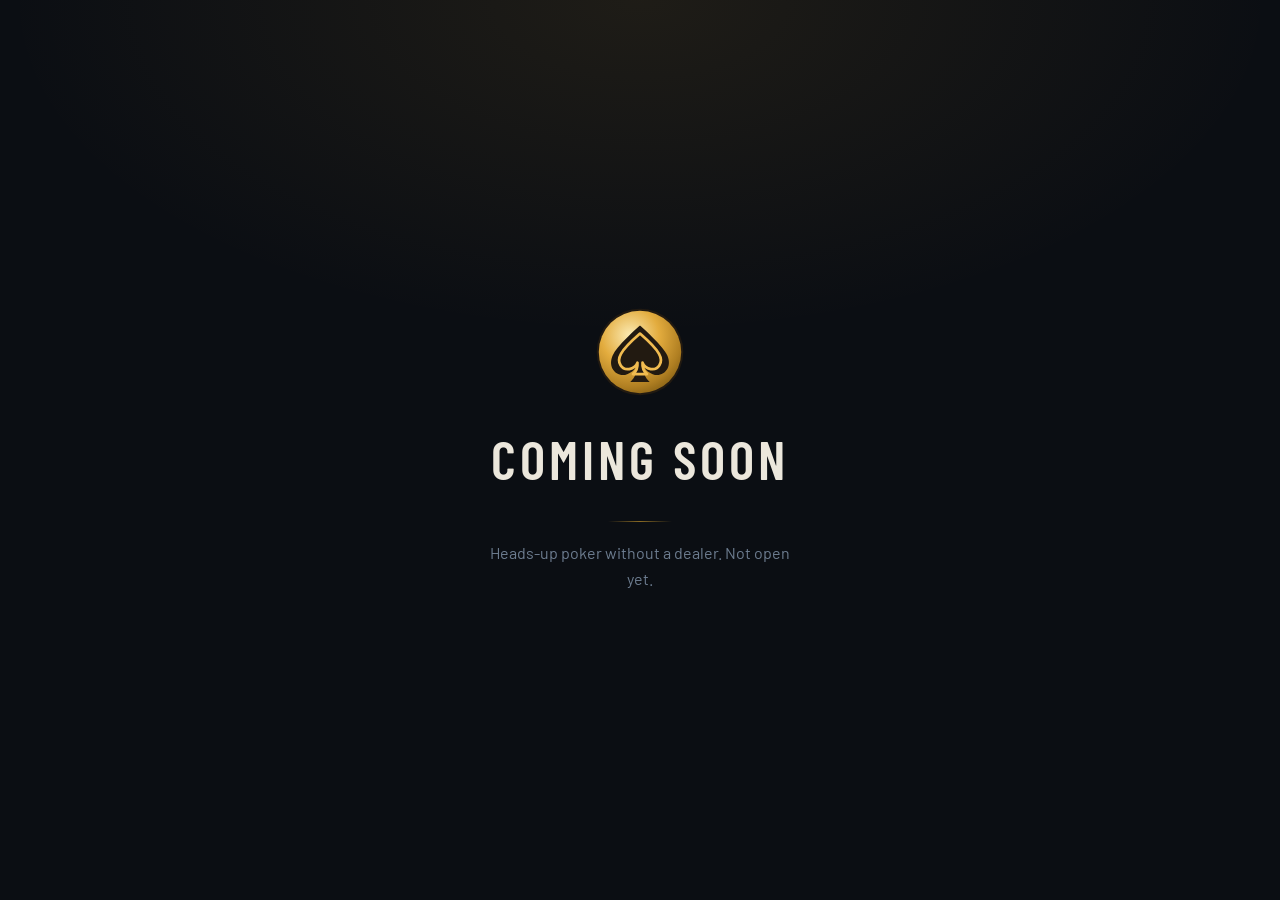
==== commit fe23beb5: "feat(website): put the site behind a coming-soon gate index.html is now a coming-soon page and the s" ====
--- a/index.html
+++ b/index.html
@@ -3,29 +3,14 @@
   <head>
     <meta charset="utf-8">
     <meta name="viewport" content="width=device-width, initial-scale=1">
-    <title>BitPoker — Poker with no dealer, no operator, no referee</title>
-    <meta
-      name="description"
-      content="BitPoker is a two-player poker protocol: the deck is shuffled jointly with mental cryptography, the money is escrowed by a Cosmos SDK chain, and disputed hands are replayed by a deterministic engine inside consensus."
-    >
-    <meta name="theme-color" content="#0B0E13">
+    <title>BitPoker</title>
+    <meta name="description" content="Coming soon.">
+    <meta name="robots" content="noindex, nofollow">
+    <meta name="theme-color" content="#0b0e13">
     <meta property="og:type" content="website">
-    <meta property="og:title" content="BitPoker — Poker without a dealer">
-    <meta
-      property="og:description"
-      content="Encrypted peer-to-peer poker with verifiable settlement on Pokerchain."
-    >
-    <!-- Relative for now; swap to an absolute https:// URL once the site has a
-         domain — some scrapers will not resolve a relative og:image. -->
-    <meta property="og:image" content="assets/og-image.png">
-    <meta property="og:image:width" content="1200">
-    <meta property="og:image:height" content="630">
-    <meta
-      property="og:image:alt"
-      content="The BitPoker gold spade coin beside the wordmark and the line: poker without a dealer."
-    >
-    <meta name="twitter:card" content="summary_large_image">
-    <meta name="twitter:image" content="assets/og-image.png">
+    <meta property="og:title" content="BitPoker">
+    <meta property="og:description" content="Coming soon.">
+    <meta property="og:image" content="assets/og-card-soon.png">
     <link rel="icon" href="assets/favicon.svg" type="image/svg+xml">
     <link rel="icon" href="assets/favicon-32.png" type="image/png" sizes="32x32">
     <link rel="icon" href="assets/favicon-16.png" type="image/png" sizes="16x16">
@@ -33,404 +18,89 @@
     <link rel="preconnect" href="https://fonts.googleapis.com">
     <link rel="preconnect" href="https://fonts.gstatic.com" crossorigin>
     <link
-      href="https://fonts.googleapis.com/css2?family=Barlow+Condensed:wght@500;600;700&amp;family=Barlow:wght@400;500;600&amp;display=swap"
+      href="https://fonts.googleapis.com/css2?family=Barlow+Condensed:wght@600&amp;family=Barlow:wght@400&amp;display=swap"
       rel="stylesheet"
     >
-    <link rel="stylesheet" href="styles.css">
-    <script src="script.js" defer></script>
+    <style>
+      :root { color-scheme: dark; }
+
+      * { box-sizing: border-box; }
+
+      body {
+        margin: 0;
+        min-height: 100vh;
+        display: grid;
+        place-items: center;
+        padding: 32px;
+        background:
+          radial-gradient(80% 60% at 50% 0%, rgba(227, 172, 62, .09), transparent 62%),
+          #0b0e13;
+        color: #ece7dc;
+        font-family: "Barlow", "Segoe UI", system-ui, sans-serif;
+        text-align: center;
+      }
+
+      .mark {
+        width: 88px;
+        height: 88px;
+        display: block;
+        margin: 0 auto 30px;
+        cursor: default;
+        -webkit-tap-highlight-color: transparent;
+        user-select: none;
+      }
+
+      h1 {
+        margin: 0;
+        font-family: "Barlow Condensed", "Arial Narrow", sans-serif;
+        font-weight: 600;
+        font-size: clamp(34px, 7vw, 54px);
+        letter-spacing: 4px;
+        text-transform: uppercase;
+      }
+
+      p {
+        margin: 18px auto 0;
+        max-width: 34ch;
+        color: #6d7d90;
+        font-size: 16px;
+        line-height: 1.6;
+      }
+
+      .rule {
+        width: 64px;
+        height: 1px;
+        margin: 30px auto 0;
+        background: linear-gradient(90deg, transparent, #8a6a24, transparent);
+      }
+
+      input {
+        margin-top: 26px;
+        width: 232px;
+        padding: 11px 14px;
+        background: #131922;
+        border: 1px solid #212a36;
+        border-radius: 10px;
+        color: #ece7dc;
+        font: 400 16px/1 "Barlow", sans-serif;
+        text-align: center;
+      }
+      input:focus { outline: 2px solid #8a6a24; outline-offset: 2px; }
+
+      @media (prefers-reduced-motion: reduce) {
+        * { transition: none !important; animation: none !important; }
+      }
+    </style>
+    <script src="gate.js" defer></script>
   </head>
 
   <body>
-    <a class="skip-link" href="#main">Skip to content</a>
-
-    <header class="site-header" id="top">
-      <div class="wrap header-inner">
-        <a class="brand" href="#top" aria-label="BitPoker home">
-          <img src="assets/bitpoker-mark.svg" alt="" width="34" height="34">
-          <span>BitPoker</span>
-        </a>
-
-        <button class="nav-toggle" type="button" aria-expanded="false" aria-controls="site-nav">
-          <span class="nav-toggle-bars" aria-hidden="true"></span>
-          Menu
-        </button>
-
-        <nav class="site-nav" id="site-nav" aria-label="Primary">
-          <a href="#protocol">Protocol</a>
-          <a href="#engineering">Engineering</a>
-          <a href="#clients">Clients</a>
-          <a href="#downloads">Downloads</a>
-          <a href="#node">Run a node</a>
-          <a class="nav-cta" href="assets/bitpoker-whitepaper.pdf">Whitepaper</a>
-        </nav>
-      </div>
-    </header>
-
-    <main id="main">
-      <!-- ─────────────────────────────  hero  ───────────────────────────── -->
-      <section class="hero">
-        <div class="wrap hero-inner">
-          <div class="hero-copy">
-            <p class="eyebrow">Testnet · Whitepaper revision 1.0</p>
-            <h1>Poker with no dealer,<br>no operator, no referee.</h1>
-            <p class="lede">
-              Two players shuffle the deck between themselves using mental
-              cryptography — no server ever holds it. The stake is escrowed by a
-              Cosmos SDK chain. If the players disagree, a deterministic C++
-              engine replays the hand <em>inside consensus</em>, from their own
-              signed messages, and every validator reaches the same verdict.
-            </p>
-            <div class="cta-row">
-              <a class="btn btn-primary" href="assets/bitpoker-whitepaper.pdf">Read the whitepaper</a>
-              <a class="btn" href="#downloads">Get a client</a>
-              <a class="btn btn-ghost" href="#node">Run a node</a>
-            </div>
-            <ul class="hero-facts">
-              <li><b>FourQ</b><span>Barnett–Smart deck, Neff shuffle proof</span></li>
-              <li><b>In consensus</b><span>C++ adjudicator via cgo, bit-identical</span></li>
-              <li><b>No subsidy</b><span>relays paid out of the pot's rake</span></li>
-            </ul>
-          </div>
-
-          <figure class="shot hero-shot">
-            <img
-              src="assets/screenshots/table.png"
-              alt="The BitPoker desktop client mid-hand: hole cards, a three-card flop, pot in CHIP, and fold / call / raise controls."
-              width="1180" height="760" loading="eager" decoding="async"
-            >
-            <figcaption>Desktop client, heads-up Texas Hold'em on the testnet.</figcaption>
-          </figure>
-        </div>
-      </section>
-
-      <!-- ───────────────────────────  protocol  ─────────────────────────── -->
-      <section class="section" id="protocol">
-        <div class="wrap">
-          <p class="eyebrow">How a hand works</p>
-          <h2>Four planes, four different trust assumptions</h2>
-          <p class="section-lede">
-            Nothing about the game itself goes on chain. The chain holds money and,
-            only when cooperation fails, judgment.
-          </p>
-
-          <ol class="steps">
-            <li>
-              <span class="step-no">01</span>
-              <h3>Match and escrow</h3>
-              <p>
-                A player publishes an <em>intent</em> — game, stake, terms. The chain
-                matches two of them heads-up, escrows both stakes, and assigns a relay.
-              </p>
-            </li>
-            <li>
-              <span class="step-no">02</span>
-              <h3>Shuffle, jointly</h3>
-              <p>
-                Each side permutes and re-encrypts the deck under a joint key and proves
-                it did so with a Neff-style verifiable-shuffle NIZK. A card opens only
-                when both key shares are released.
-              </p>
-            </li>
-            <li>
-              <span class="step-no">03</span>
-              <h3>Play through a relay</h3>
-              <p>
-                Two consumer endpoints behind NAT cannot reach each other, so frames go
-                through a relay that forwards ciphertext and learns nothing. Every
-                message is SchnorrQ-signed and replayable.
-              </p>
-            </li>
-            <li>
-              <span class="step-no">04</span>
-              <h3>Settle — or be judged</h3>
-              <p>
-                Both sign the same outcome and escrow is released to the final stacks.
-                If one refuses or vanishes, the other files evidence and consensus
-                adjudicates it.
-              </p>
-            </li>
-          </ol>
-
-          <figure class="diagram">
-            <svg viewBox="0 0 960 440" role="img" aria-labelledby="arch-title arch-desc">
-              <title id="arch-title">BitPoker architecture</title>
-              <desc id="arch-desc">
-                A consensus plane running pokerchain sits above a player client and a
-                relay daemon, which exchange opaque WebSocket frames; the client is built
-                on a portable sans-IO game core, and the chain calls the same core's
-                adjudicator inside consensus.
-              </desc>
-              <g class="d-box">
-                <rect x="20" y="20" width="920" height="112" rx="14"/>
-                <text class="d-title" x="44" y="56">pokerchain · Cosmos SDK — consensus plane</text>
-                <text class="d-sub" x="44" y="82">intents · matchmaking · escrow · relay registry &amp; assignment · session lifecycle</text>
-                <text class="d-sub" x="44" y="106">cooperative settlement · evidence · secrets · <tspan class="d-accent">AdjudicateSession → libpoker_adjudicator (C++, in consensus)</tspan></text>
-              </g>
-
-              <g class="d-arrow">
-                <path d="M180 132 L180 214"/>
-                <path d="M780 132 L780 214"/>
-                <text class="d-label" x="192" y="180">tx · query</text>
-                <text class="d-label" x="676" y="180">rewards · answers</text>
-              </g>
-
-              <g class="d-box">
-                <rect x="20" y="214" width="360" height="96" rx="14"/>
-                <text class="d-title" x="44" y="250">player client</text>
-                <text class="d-sub" x="44" y="276">native C++ or WASM in the browser</text>
-              </g>
-
-              <g class="d-box">
-                <rect x="580" y="214" width="360" height="96" rx="14"/>
-                <text class="d-title" x="604" y="250">poker-relayd</text>
-                <text class="d-sub" x="604" y="276">forwarding only · never sees a card</text>
-              </g>
-
-              <g class="d-arrow d-arrow-strong">
-                <path d="M392 262 L568 262"/>
-                <text class="d-label d-center" x="480" y="246">WSS frames</text>
-                <text class="d-label d-center" x="480" y="292">opaque to the relay</text>
-              </g>
-
-              <g class="d-arrow">
-                <path d="M180 310 L180 350"/>
-              </g>
-
-              <g class="d-box d-box-core">
-                <rect x="20" y="350" width="920" height="76" rx="14"/>
-                <text class="d-title" x="44" y="384">game core — sans-IO, portable, zero I/O</text>
-                <text class="d-sub" x="44" y="408">Barnett–Smart card crypto · Neff shuffle NIZK · SchnorrQ · Hold'em / Zhajinhua state machines · hand evaluation</text>
-              </g>
-            </svg>
-            <figcaption>
-              The same sans-IO core is linked by the validators (through cgo), by the
-              browser extension (through WASM) and by the native clients. That is why a
-              verdict computed in consensus matches the hand the players actually played.
-            </figcaption>
-          </figure>
-        </div>
-      </section>
-
-      <!-- ──────────────────────────  engineering  ───────────────────────── -->
-      <section class="section section-alt" id="engineering">
-        <div class="wrap">
-          <p class="eyebrow">What is actually hard</p>
-          <h2>Six decisions the design rests on</h2>
-
-          <div class="grid cards">
-            <article class="card">
-              <h3>Mental poker, not a shuffling server</h3>
-              <p>
-                The deck is a Barnett–Smart construction over the FourQ curve. Each
-                shuffle carries a proof that it is a genuine permutation and
-                re-encryption of the deck it received — so neither side can stack it, and
-                no third party has to be trusted not to look.
-              </p>
-            </article>
-
-            <article class="card">
-              <h3>Determinism as a link-time property</h3>
-              <p>
-                The adjudicator links <code>bitpoker_gamecore</code> only — never the
-                asio transport or the wallet. A CMake boundary check enforces it, so a
-                future <code>#include</code> cannot smuggle non-determinism into
-                consensus: the link simply fails.
-              </p>
-            </article>
-
-            <article class="card">
-              <h3>A three-layer determinism guard</h3>
-              <p>
-                Above that boundary sit fixed-width arithmetic and ordered containers, a
-                frozen eight-case corpus replayed on x86_64 and arm64, and digests diffed
-                against goldens in CI. Validators on different architectures must agree
-                byte for byte.
-              </p>
-            </article>
-
-            <article class="card">
-              <h3>Relays paid by their own adversaries</h3>
-              <p>
-                A relay collects a reward only by presenting <em>bilateral</em> receipts
-                — one signature from each of the two mutually hostile players. The rake
-                comes out of the pot, never from block subsidy, so the network does not
-                depend on inflation to stay reachable.
-              </p>
-            </article>
-
-            <article class="card">
-              <h3>Relay locations are never published</h3>
-              <p>
-                No endpoint appears on chain. A relay learns from consensus that it has
-                been assigned a session and answers with an ECIES-sealed blob carrying a
-                per-player one-time connect token. Nothing in the registry tells an
-                attacker where to aim.
-              </p>
-            </article>
-
-            <article class="card">
-              <h3>Failure modes designed first</h3>
-              <p>
-                A relayed connection gives no signal when the peer dies; a dispute path
-                that never opens is not a dispute path. Silence detection, bounded waits,
-                resume-after-reconnect and reproducible fault injection are part of the
-                protocol, not afterthoughts.
-              </p>
-            </article>
-          </div>
-
-          <div class="verify">
-            <h3>How it is checked</h3>
-            <table>
-              <caption class="visually-hidden">Verification layers and their mechanisms</caption>
-              <tbody>
-                <tr><th scope="row">C++ unit tests</th><td>~491 across crypto, protocol, games, chain, relay, adjudicator, client, robot</td></tr>
-                <tr><th scope="row">Go unit tests</th><td>46 files covering keeper, params, genesis, relay daemon, protocol</td></tr>
-                <tr><th scope="row">Determinism gate</th><td>frozen 8-case corpus replayed on x86_64 + arm64, digests diffed against goldens</td></tr>
-                <tr><th scope="row">Cross-language vectors</th><td>receipts, relay-id derivation, sealed endpoint blobs, signed ClientHello — pinned across C++ / Go / JS</td></tr>
-                <tr><th scope="row">End-to-end matrix</th><td>18 Hold'em / Zhajinhua scenarios against a live chain, relay and two clients, with per-hand settlement audits</td></tr>
-                <tr><th scope="row">Live testnet</th><td>full dispute chain on chain: silence → reconnect → resync → evidence → <code>DISPUTED</code> → verdict → escrow released</td></tr>
-              </tbody>
-            </table>
-            <p class="note">
-              Limitations and open problems are stated plainly in §12 of the whitepaper,
-              including the ones still unsolved.
-            </p>
-          </div>
-        </div>
-      </section>
-
-      <!-- ────────────────────────────  clients  ─────────────────────────── -->
-      <section class="section" id="clients">
-        <div class="wrap">
-          <p class="eyebrow">Clients</p>
-          <h2>One core, five front ends</h2>
-          <p class="section-lede">
-            Desktop, Android, terminal, CLI and a browser extension all drive the same
-            session logic. The extension reaches it through WebAssembly; the validators
-            reach it through cgo.
-          </p>
-
-          <div class="clients-layout">
-            <figure class="shot">
-              <img
-                src="assets/screenshots/settlement.png"
-                alt="A finished hand in the desktop client: a royal flush beats three of a kind, beside an on-chain settlement panel showing table result, relay fee and the amount paid by the chain."
-                width="1180" height="760" loading="lazy" decoding="async"
-              >
-              <figcaption>Showdown and the on-chain settlement it produced — gross, relay fee, net.</figcaption>
-            </figure>
-
-            <ul class="client-list">
-              <li><b>Qt desktop</b> — five screens, animated felt table for Hold'em and Zhajinhua.</li>
-              <li><b>Android</b> — the same Qt/QML build, packaged for phones.</li>
-              <li><b>Browser extension</b> — a Keplr fork; <code>gamecore.wasm</code> with JavaScript driving the session and an intent-approval popup.</li>
-              <li><b>TUI</b> — terminal wallet and table, with an intent watcher that auto-joins matched sessions; the usual host for unattended play.</li>
-              <li><b>CLI</b> — a thin REPL over the client library; the development reference.</li>
-              <li><b>Robot player</b> — a personality-driven bot for both games, built on a sans-IO decision seam so the brain is testable without a network.</li>
-            </ul>
-          </div>
-        </div>
-      </section>
-
-      <!-- ───────────────────────────  downloads  ────────────────────────── -->
-      <section class="section section-alt" id="downloads">
-        <div class="wrap">
-          <p class="eyebrow">Downloads</p>
-          <h2>Get a client</h2>
-
-          <div class="grid downloads">
-            <article class="card download">
-              <h3>Android</h3>
-              <p>Qt/QML build, arm64. Sideload the APK — it is not in any store.</p>
-              <a class="btn btn-primary" href="https://github.com/bitworker20/bitpoker/releases/latest/download/bitpoker-android-arm64.apk">Download APK</a>
-              <p class="meta">arm64 · signed release build</p>
-            </article>
-
-            <article class="card download">
-              <h3>Browser extension</h3>
-              <p>Keplr-based wallet with the WASM game core. Unpack and load it as an unpacked extension.</p>
-              <a class="btn btn-primary" href="https://github.com/bitworker20/bitpoker/releases/latest/download/bitpoker-extension.zip">Download extension</a>
-              <p class="meta">Chromium · manifest v3 · unpacked</p>
-            </article>
-
-            <article class="card download">
-              <h3>Whitepaper</h3>
-              <p>The full technical document: construction, protocol, chain module, adjudication, relay economics, open problems.</p>
-              <a class="btn btn-primary" href="assets/bitpoker-whitepaper.pdf">Download PDF</a>
-              <p class="meta">Revision 1.0 · English</p>
-            </article>
-          </div>
-
-          <p class="note">
-            Testnet software with test-only chips. Read §12 of the whitepaper before
-            trusting it with anything you would miss.
-          </p>
-        </div>
-      </section>
-
-      <!-- ────────────────────────────  node  ────────────────────────────── -->
-      <section class="section" id="node">
-        <div class="wrap">
-          <p class="eyebrow">Operators</p>
-          <h2>Run it on a Linux server</h2>
-          <p class="section-lede">
-            One script, two roles. It installs the binary, creates a service user and a
-            systemd unit, and leaves you a node you can watch with
-            <code>journalctl -fu</code>.
-          </p>
-
-          <div class="grid installs">
-            <article class="card install">
-              <h3>Full node / validator</h3>
-              <p>Syncs pokerchain and carries the C++ adjudication engine that consensus calls on disputes.</p>
-              <div class="cmd">
-                <code id="cmd-node">curl -fsSL https://raw.githubusercontent.com/bitworker20/website/main/install.sh | sh -s -- node</code>
-                <button class="copy" type="button" data-copy-target="cmd-node">Copy</button>
-              </div>
-              <p class="meta">systemd unit <code>pokerchaind</code> · RPC 26657 · REST 1317 · gRPC 9090</p>
-            </article>
-
-            <article class="card install">
-              <h3>Relay</h3>
-              <p>Forwards session traffic and earns rake from the pots it carried, on bilateral receipts.</p>
-              <div class="cmd">
-                <code id="cmd-relay">curl -fsSL https://raw.githubusercontent.com/bitworker20/website/main/install.sh | sh -s -- relay</code>
-                <button class="copy" type="button" data-copy-target="cmd-relay">Copy</button>
-              </div>
-              <p class="meta">systemd unit <code>poker-relayd</code> · WSS 8443 · registers itself on chain</p>
-            </article>
-          </div>
-
-          <p class="note">
-            Inspect it first — <code>curl -fsSL …/install.sh | less</code>. It needs
-            root (or sudo), systemd and x86_64 or arm64. Both roles read overridable
-            environment variables for chain id, release channel and data directory.
-          </p>
-        </div>
-      </section>
+    <main>
+      <img class="mark" src="assets/bitpoker-mark.svg" alt="BitPoker" width="88" height="88" data-knock>
+      <h1>Coming soon</h1>
+      <div class="rule"></div>
+      <p>Heads-up poker without a dealer. Not open yet.</p>
+      <input type="password" hidden data-knock-field aria-label="Passphrase" autocomplete="off" spellcheck="false">
     </main>
-
-    <footer class="site-footer">
-      <div class="wrap footer-inner">
-        <div class="footer-brand">
-          <img src="assets/bitpoker-mark.svg" alt="" width="40" height="40">
-          <p>
-            BitPoker — trust-minimised heads-up poker over mental cryptography and
-            on-chain adjudication.
-          </p>
-        </div>
-
-        <nav class="footer-links" aria-label="Footer">
-          <a href="assets/bitpoker-whitepaper.pdf">Whitepaper (PDF)</a>
-          <a href="#downloads">Downloads</a>
-          <a href="#node">Run a node</a>
-          <a href="https://github.com/bitworker20" rel="noopener noreferrer" target="_blank">Source</a>
-        </nav>
-      </div>
-      <div class="wrap footer-note">
-        <p>Testnet software. Chips have no monetary value.</p>
-      </div>
-    </footer>
   </body>
 </html>
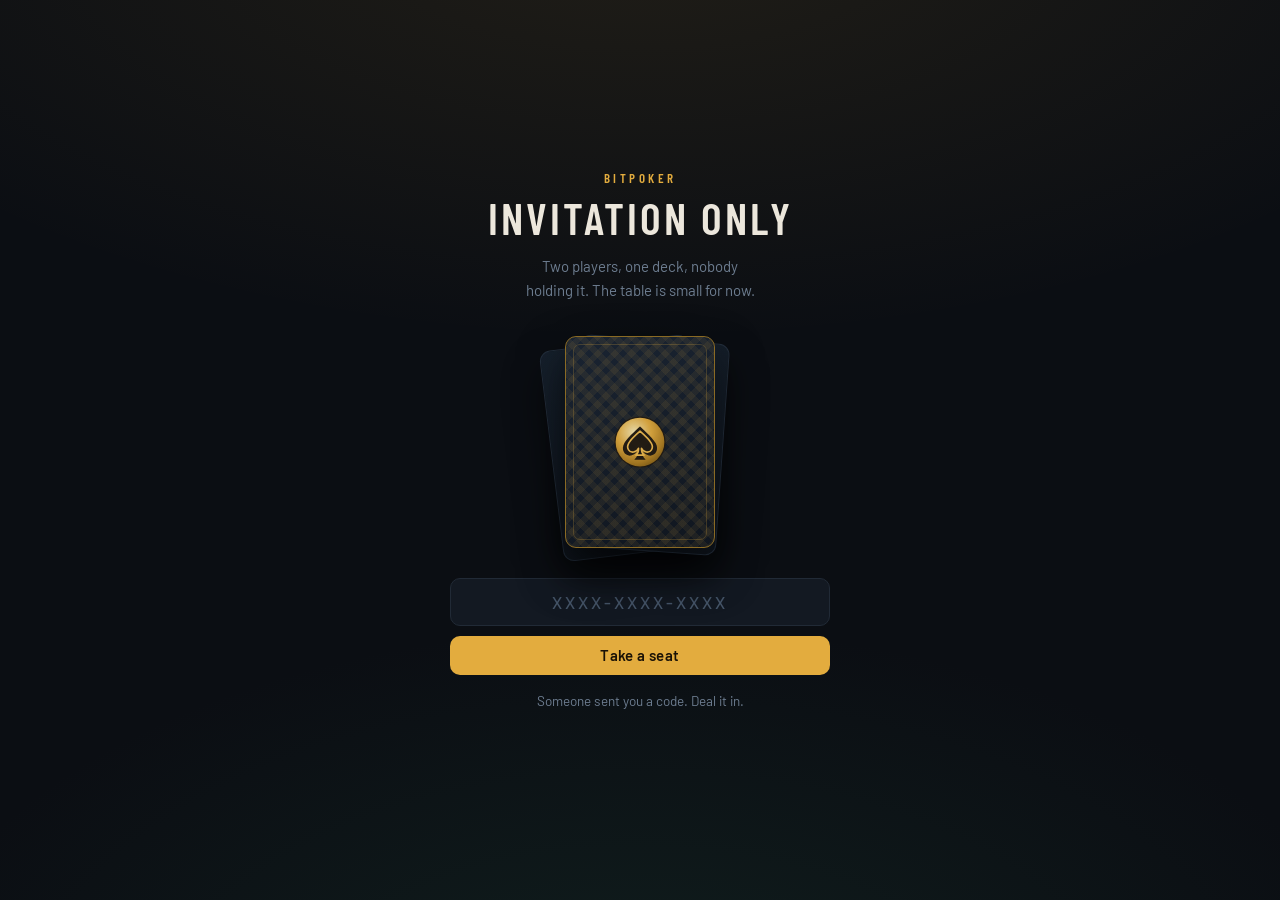
==== commit 4e07b77a: "feat(site): invitation only, and a testnet section behind the door The front page is a card face dow" ====
--- a/index.html
+++ b/index.html
@@ -3,13 +3,13 @@
   <head>
     <meta charset="utf-8">
     <meta name="viewport" content="width=device-width, initial-scale=1">
-    <title>BitPoker</title>
-    <meta name="description" content="Coming soon.">
+    <title>BitPoker — Invitation only</title>
+    <meta name="description" content="By invitation.">
     <meta name="robots" content="noindex, nofollow">
     <meta name="theme-color" content="#0b0e13">
     <meta property="og:type" content="website">
     <meta property="og:title" content="BitPoker">
-    <meta property="og:description" content="Coming soon.">
+    <meta property="og:description" content="By invitation.">
     <meta property="og:image" content="assets/og-card-soon.png">
     <link rel="icon" href="assets/favicon.svg" type="image/svg+xml">
     <link rel="icon" href="assets/favicon-32.png" type="image/png" sizes="32x32">
@@ -18,89 +18,272 @@
     <link rel="preconnect" href="https://fonts.googleapis.com">
     <link rel="preconnect" href="https://fonts.gstatic.com" crossorigin>
     <link
-      href="https://fonts.googleapis.com/css2?family=Barlow+Condensed:wght@600&amp;family=Barlow:wght@400&amp;display=swap"
+      href="https://fonts.googleapis.com/css2?family=Barlow+Condensed:wght@500;600&amp;family=Barlow:wght@400;500&amp;display=swap"
       rel="stylesheet"
     >
     <style>
-      :root { color-scheme: dark; }
+      /* Self-contained on purpose: the door should not depend on the
+         stylesheet of the room behind it. */
+      :root {
+        color-scheme: dark;
+        --ink: #ece7dc;
+        --dim: #6d7d90;
+        --gold: #e3ac3e;
+        --gold-deep: #8a6a24;
+        --felt: #0b0e13;
+        --slot: #131922;
+        --edge: #212a36;
+        --bad: #d2603f;
+      }
 
       * { box-sizing: border-box; }
 
       body {
         margin: 0;
         min-height: 100vh;
+        min-height: 100svh;
         display: grid;
         place-items: center;
-        padding: 32px;
+        padding: 40px 24px;
         background:
-          radial-gradient(80% 60% at 50% 0%, rgba(227, 172, 62, .09), transparent 62%),
-          #0b0e13;
-        color: #ece7dc;
+          radial-gradient(120% 80% at 50% -10%, rgba(227, 172, 62, .10), transparent 60%),
+          radial-gradient(90% 70% at 50% 115%, rgba(30, 74, 58, .28), transparent 65%),
+          var(--felt);
+        color: var(--ink);
         font-family: "Barlow", "Segoe UI", system-ui, sans-serif;
         text-align: center;
-      }
-
-      .mark {
-        width: 88px;
-        height: 88px;
-        display: block;
-        margin: 0 auto 30px;
-        cursor: default;
-        -webkit-tap-highlight-color: transparent;
-        user-select: none;
+        overflow: hidden;
+      }
+
+      main { width: min(100%, 380px); }
+
+      .eyebrow {
+        margin: 0 0 10px;
+        font-family: "Barlow Condensed", "Arial Narrow", sans-serif;
+        font-size: 13px;
+        font-weight: 600;
+        letter-spacing: 3.5px;
+        text-transform: uppercase;
+        color: var(--gold);
       }
 
       h1 {
         margin: 0;
         font-family: "Barlow Condensed", "Arial Narrow", sans-serif;
         font-weight: 600;
-        font-size: clamp(34px, 7vw, 54px);
-        letter-spacing: 4px;
+        font-size: clamp(30px, 8vw, 44px);
+        letter-spacing: 3px;
         text-transform: uppercase;
-      }
-
-      p {
-        margin: 18px auto 0;
-        max-width: 34ch;
-        color: #6d7d90;
-        font-size: 16px;
+        line-height: 1;
+      }
+
+      .lede {
+        margin: 14px auto 0;
+        max-width: 30ch;
+        color: var(--dim);
+        font-size: 15px;
         line-height: 1.6;
       }
 
-      .rule {
-        width: 64px;
-        height: 1px;
-        margin: 30px auto 0;
-        background: linear-gradient(90deg, transparent, #8a6a24, transparent);
-      }
-
-      input {
-        margin-top: 26px;
-        width: 232px;
-        padding: 11px 14px;
-        background: #131922;
-        border: 1px solid #212a36;
+      /* ── the card ─────────────────────────────────────────────────────
+         The door is a card: face down until a code turns it over. Three of
+         them, stacked and fanned a little, so the top one has somewhere to
+         have come from. */
+      .deck {
+        position: relative;
+        width: 150px;
+        height: 212px;
+        margin: 34px auto 30px;
+        perspective: 900px;
+      }
+
+      .deck-under {
+        position: absolute;
+        inset: 0;
+        border-radius: 11px;
+        background: linear-gradient(160deg, #16202c, #0e141c);
+        border: 1px solid #232e3c;
+        box-shadow: 0 18px 40px rgba(0, 0, 0, .45);
+        animation: deal .7s cubic-bezier(.2, .8, .3, 1) backwards;
+      }
+      .deck-under:nth-child(1) { transform: translate(-14px, 6px) rotate(-7deg); animation-delay: .05s; }
+      .deck-under:nth-child(2) { transform: translate(8px, 3px) rotate(4deg); animation-delay: .15s; }
+
+      .card {
+        position: absolute;
+        inset: 0;
+        transform-style: preserve-3d;
+        transition: transform .55s cubic-bezier(.4, .1, .2, 1);
+        animation: deal .7s cubic-bezier(.2, .8, .3, 1) .25s backwards;
+        cursor: pointer;
+        -webkit-tap-highlight-color: transparent;
+      }
+      .flipped .card { transform: rotateY(180deg); }
+
+      .face {
+        position: absolute;
+        inset: 0;
+        border-radius: 11px;
+        backface-visibility: hidden;
+        display: grid;
+        place-items: center;
+        box-shadow: 0 22px 46px rgba(0, 0, 0, .5);
+      }
+
+      /* Back: the pattern side, drawn here rather than fetched. */
+      .face-back {
+        background:
+          repeating-linear-gradient(45deg, rgba(227, 172, 62, .07) 0 6px, transparent 6px 12px),
+          repeating-linear-gradient(-45deg, rgba(227, 172, 62, .07) 0 6px, transparent 6px 12px),
+          linear-gradient(160deg, #1a2432, #10161f);
+        border: 1px solid var(--gold-deep);
+      }
+      .face-back::after {
+        content: "";
+        position: absolute;
+        inset: 7px;
+        border: 1px solid rgba(227, 172, 62, .22);
+        border-radius: 7px;
+      }
+      .face-back img { width: 52px; height: 52px; opacity: .9; }
+
+      /* Front: whatever the code turned out to be worth. */
+      .face-front {
+        transform: rotateY(180deg);
+        background: linear-gradient(170deg, #f6f2e8, #ded8c9);
+        border: 1px solid #cfc7b4;
+        color: #14181f;
+        font-family: "Barlow Condensed", "Arial Narrow", sans-serif;
+        font-weight: 600;
+        line-height: .95;
+      }
+      .pip { font-size: 40px; letter-spacing: 1px; }
+      .suit { font-size: 54px; margin-top: 2px; }
+      .win .suit, .win .pip { color: #14181f; }
+      .lose .pip, .lose .suit { color: #9c3324; }
+
+      .dealt .deck { animation: fan .5s ease forwards; }
+
+      /* ── the slot ─────────────────────────────────────────────────── */
+      form { display: block; }
+
+      .slot {
+        width: 100%;
+        padding: 13px 14px;
+        background: var(--slot);
+        border: 1px solid var(--edge);
         border-radius: 10px;
-        color: #ece7dc;
-        font: 400 16px/1 "Barlow", sans-serif;
+        color: var(--ink);
+        font: 500 17px/1 "Barlow", ui-monospace, monospace;
+        letter-spacing: 3px;
         text-align: center;
-      }
-      input:focus { outline: 2px solid #8a6a24; outline-offset: 2px; }
+        text-transform: uppercase;
+      }
+      .slot::placeholder { color: #46566a; letter-spacing: 3px; }
+      .slot:focus { outline: 2px solid var(--gold-deep); outline-offset: 2px; }
+      .shake { animation: shake .4s ease; }
+
+      button {
+        width: 100%;
+        margin-top: 10px;
+        padding: 12px 14px;
+        border: 0;
+        border-radius: 10px;
+        background: var(--gold);
+        color: #1a1206;
+        font: 600 15px/1 "Barlow", sans-serif;
+        letter-spacing: .4px;
+        cursor: pointer;
+      }
+      button:hover { filter: brightness(1.06); }
+      button:disabled { opacity: .55; cursor: progress; }
+
+      .note {
+        min-height: 40px;
+        margin: 16px auto 0;
+        max-width: 32ch;
+        color: var(--dim);
+        font-size: 13.5px;
+        line-height: 1.55;
+      }
+      .note.bad { color: var(--bad); }
+      .note a { color: var(--dim); text-underline-offset: 3px; }
+      .note a:hover { color: var(--ink); }
+
+      .visually-hidden {
+        position: absolute;
+        width: 1px; height: 1px;
+        margin: -1px; padding: 0;
+        overflow: hidden;
+        clip: rect(0 0 0 0);
+        white-space: nowrap;
+      }
+
+      @keyframes deal {
+        from { opacity: 0; transform: translate(-40px, 70px) rotate(-24deg); }
+      }
+      @keyframes fan {
+        to { opacity: 0; transform: translateY(-16px) scale(1.06); }
+      }
+      @keyframes shake {
+        20% { transform: translateX(-7px); }
+        50% { transform: translateX(6px); }
+        80% { transform: translateX(-3px); }
+      }
 
       @media (prefers-reduced-motion: reduce) {
         * { transition: none !important; animation: none !important; }
+        .flipped .card { transform: none; }
+        .flipped .face-back { display: none; }
+        .flipped .face-front { transform: none; }
       }
     </style>
+    <script src="config.js"></script>
     <script src="gate.js" defer></script>
   </head>
 
   <body>
     <main>
-      <img class="mark" src="assets/bitpoker-mark.svg" alt="BitPoker" width="88" height="88" data-knock>
-      <h1>Coming soon</h1>
-      <div class="rule"></div>
-      <p>Heads-up poker without a dealer. Not open yet.</p>
-      <input type="password" hidden data-knock-field aria-label="Passphrase" autocomplete="off" spellcheck="false">
+      <p class="eyebrow">BitPoker</p>
+      <h1>Invitation only</h1>
+      <p class="lede">Two players, one deck, nobody holding it. The table is small for now.</p>
+
+      <div class="deck" data-deck>
+        <div class="deck-under"></div>
+        <div class="deck-under"></div>
+        <div class="card" data-knock>
+          <div class="face face-back">
+            <img src="assets/bitpoker-mark.svg" alt="" width="52" height="52">
+          </div>
+          <div class="face face-front" data-face>
+            <span class="pip" data-pip>A</span>
+            <span class="suit" data-suit>&spades;</span>
+          </div>
+        </div>
+      </div>
+
+      <form data-form>
+        <label class="visually-hidden" for="code">Invitation code</label>
+        <input
+          class="slot"
+          id="code"
+          type="text"
+          data-knock-field
+          placeholder="XXXX-XXXX-XXXX"
+          autocomplete="off"
+          autocapitalize="characters"
+          autocorrect="off"
+          spellcheck="false"
+          inputmode="text"
+          maxlength="64"
+          enterkeyhint="go"
+        >
+        <button type="submit" data-submit>Take a seat</button>
+      </form>
+
+      <p class="note" data-note role="status" aria-live="polite">
+        Someone sent you a code. Deal it in.
+      </p>
     </main>
   </body>
 </html>
